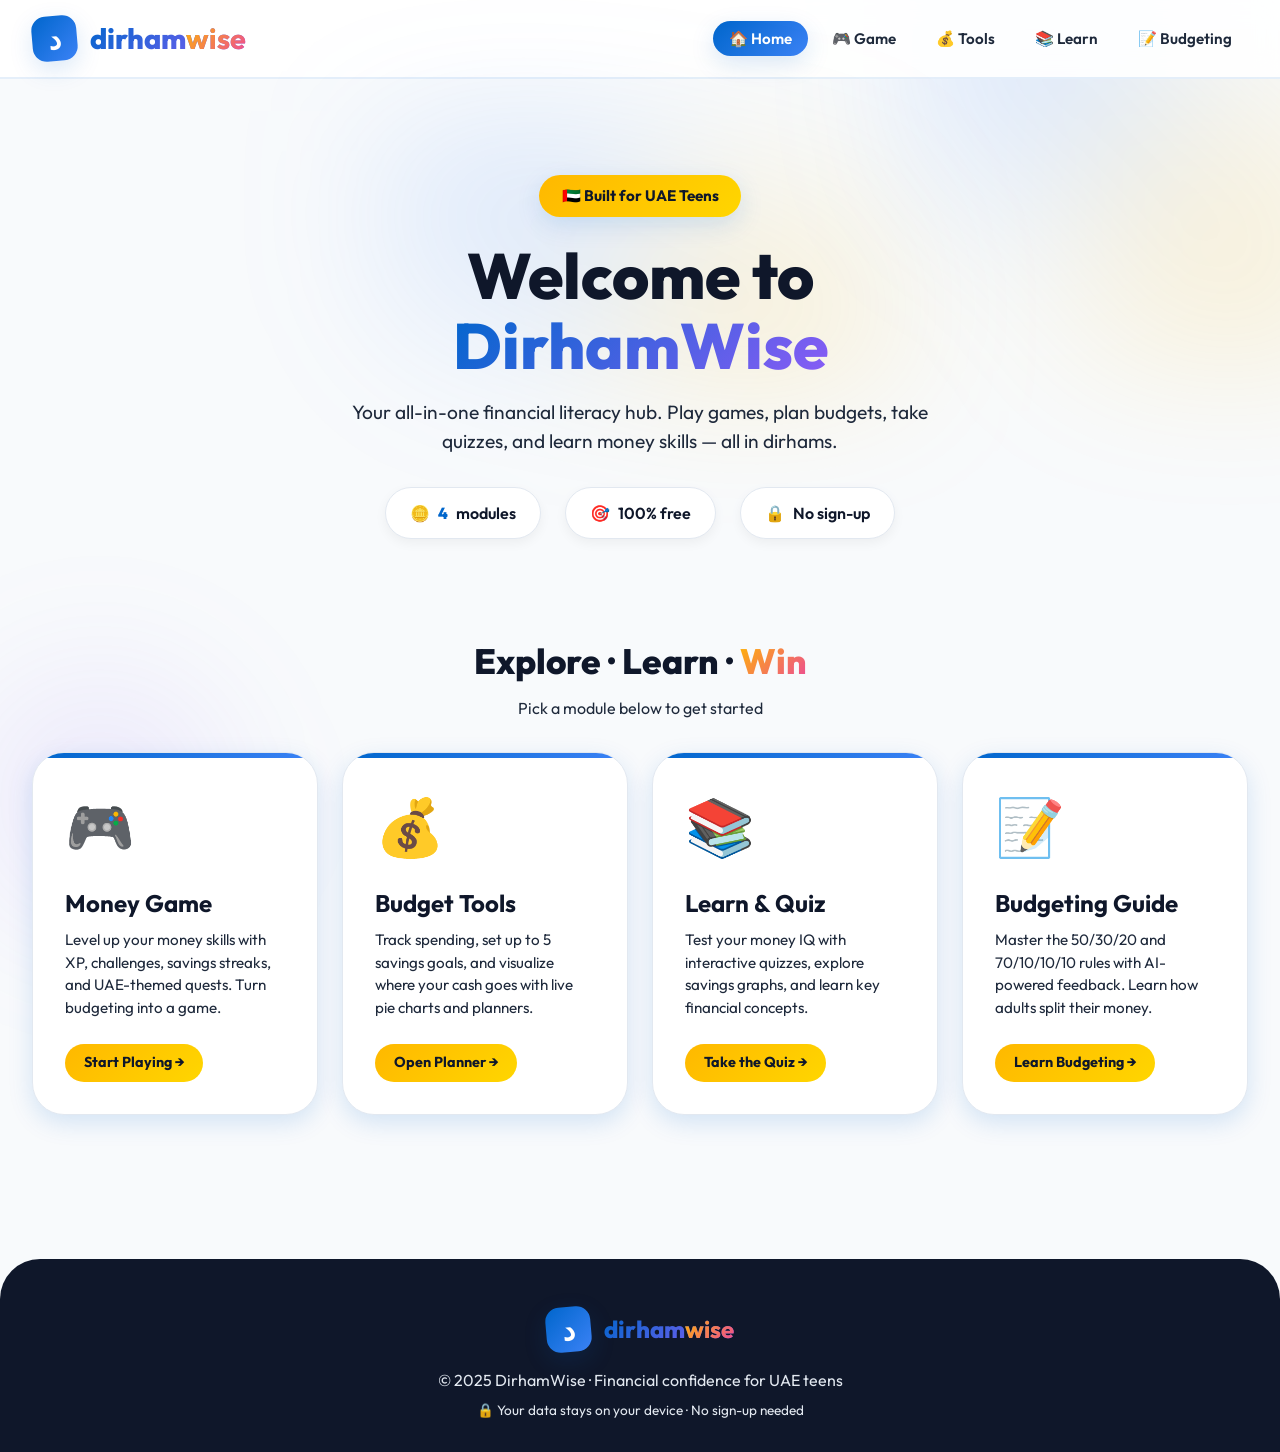
==== index.html @ f2587361 "Add files via upload" ====
<!DOCTYPE html>
<html lang="en">
<head>
  <meta charset="UTF-8">
  <meta name="viewport" content="width=device-width, initial-scale=1.0">
  <title>DirhamWise · Financial Literacy for UAE Teens</title>
  <link rel="stylesheet" href="dirhamwise-theme.css">
  <style>
    .hero {
      text-align: center;
      padding: 4rem 2rem 3rem;
      position: relative;
    }

    .hero::before {
      content: '';
      position: absolute;
      top: 0;
      left: 50%;
      transform: translateX(-50%);
      width: 600px;
      height: 300px;
      background: var(--gradient-mesh);
      filter: blur(60px);
      z-index: -1;
    }

    .hero-badge {
      display: inline-flex;
      align-items: center;
      gap: 0.5rem;
      background: var(--gradient-gold);
      color: var(--dark);
      padding: 0.6rem 1.4rem;
      border-radius: var(--radius-full);
      font-weight: 700;
      font-size: 0.95rem;
      margin-bottom: 1.5rem;
      box-shadow: var(--shadow-md);
    }

    .hero h1 {
      font-size: clamp(2.5rem, 5vw, 4rem);
      font-weight: 800;
      line-height: 1.1;
      margin-bottom: 1rem;
    }

    .hero h1 span {
      background: linear-gradient(135deg, var(--primary), var(--accent-purple));
      -webkit-background-clip: text;
      -webkit-text-fill-color: transparent;
      background-clip: text;
    }

    .hero p {
      font-size: 1.2rem;
      color: var(--dark-light);
      max-width: 600px;
      margin: 0 auto 2rem;
    }

    .section-header {
      text-align: center;
      margin: 3rem 0 2rem;
    }

    .section-header h2 {
      font-size: 2.2rem;
      font-weight: 800;
    }

    .section-header h2 span {
      background: linear-gradient(135deg, var(--secondary), var(--accent-pink));
      -webkit-background-clip: text;
      -webkit-text-fill-color: transparent;
      background-clip: text;
    }

    .section-header p {
      color: var(--dark-light);
      margin-top: 0.5rem;
    }

    .sites-grid {
      display: grid;
      grid-template-columns: repeat(auto-fit, minmax(280px, 1fr));
      gap: 1.5rem;
      margin-bottom: 3rem;
    }

    .site-card {
      background: white;
      border-radius: var(--radius-lg);
      padding: 2rem;
      box-shadow: var(--shadow-md);
      border: 1px solid var(--neutral-gray);
      text-decoration: none;
      color: inherit;
      transition: all 0.3s;
      position: relative;
      overflow: hidden;
      display: flex;
      flex-direction: column;
    }

    .site-card::before {
      content: '';
      position: absolute;
      top: 0;
      left: 0;
      width: 100%;
      height: 5px;
      background: var(--gradient-primary);
    }

    .site-card:hover {
      transform: translateY(-10px);
      box-shadow: var(--shadow-lg);
      border-color: rgba(0, 102, 204, 0.2);
    }

    .site-card .emoji {
      font-size: 3.5rem;
      margin-bottom: 1rem;
    }

    .site-card h3 {
      font-size: 1.5rem;
      font-weight: 700;
      margin-bottom: 0.5rem;
    }

    .site-card p {
      color: var(--dark-light);
      font-size: 0.95rem;
      flex: 1;
      margin-bottom: 1.5rem;
    }

    .site-card .card-cta {
      background: var(--gradient-gold);
      color: var(--dark);
      padding: 0.5rem 1.2rem;
      border-radius: var(--radius-full);
      font-weight: 700;
      font-size: 0.9rem;
      display: inline-block;
      align-self: flex-start;
    }

    .stats-row {
      display: flex;
      justify-content: center;
      gap: 1.5rem;
      flex-wrap: wrap;
      margin-top: 2rem;
    }

    .stat-pill {
      background: white;
      padding: 0.8rem 1.5rem;
      border-radius: var(--radius-full);
      font-weight: 600;
      box-shadow: var(--shadow-sm);
      display: flex;
      align-items: center;
      gap: 0.5rem;
      border: 1px solid var(--neutral-gray);
    }

    .stat-pill .number {
      color: var(--primary);
      font-weight: 800;
    }
  </style>
</head>
<body class="dw-page-bg">
  <header class="dw-header">
    <nav class="dw-nav">
      <a href="index.html" class="logo">
        <div class="logo-icon">د</div>
        <div class="logo-text">dirham<span>wise</span></div>
      </a>
      <ul class="dw-nav-links">
        <li><a href="index.html" class="active">🏠 Home</a></li>
        <li><a href="Game - KRISHA/index.html">🎮 Game</a></li>
        <li><a href="Tools - VIHAAN/index.html">💰 Tools</a></li>
        <li><a href="Info - MAURYAN/index.html">📚 Learn</a></li>
        <li><a href="Chatbot - ANDRIJA/budgeting.html">📝 Budgeting</a></li>
      </ul>
    </nav>
  </header>

  <main class="dw-container">
    <section class="hero">
      <div class="hero-badge">🇦🇪 Built for UAE Teens</div>
      <h1>Welcome to<br><span>DirhamWise</span></h1>
      <p>Your all-in-one financial literacy hub. Play games, plan budgets, take quizzes, and learn money skills — all in dirhams.</p>
      <div class="stats-row">
        <div class="stat-pill"><span>🪙</span> <span class="number">4</span> modules</div>
        <div class="stat-pill"><span>🎯</span> 100% free</div>
        <div class="stat-pill"><span>🔒</span> No sign-up</div>
      </div>
    </section>

    <div class="section-header">
      <h2>Explore · Learn · <span>Win</span></h2>
      <p>Pick a module below to get started</p>
    </div>

    <div class="sites-grid">
      <a href="Game - KRISHA/index.html" class="site-card">
        <div class="emoji">🎮</div>
        <h3>Money Game</h3>
        <p>Level up your money skills with XP, challenges, savings streaks, and UAE-themed quests. Turn budgeting into a game.</p>
        <span class="card-cta">Start Playing →</span>
      </a>

      <a href="Tools - VIHAAN/index.html" class="site-card">
        <div class="emoji">💰</div>
        <h3>Budget Tools</h3>
        <p>Track spending, set up to 5 savings goals, and visualize where your cash goes with live pie charts and planners.</p>
        <span class="card-cta">Open Planner →</span>
      </a>

      <a href="Info - MAURYAN/index.html" class="site-card">
        <div class="emoji">📚</div>
        <h3>Learn & Quiz</h3>
        <p>Test your money IQ with interactive quizzes, explore savings graphs, and learn key financial concepts.</p>
        <span class="card-cta">Take the Quiz →</span>
      </a>

      <a href="Chatbot - ANDRIJA/budgeting.html" class="site-card">
        <div class="emoji">📝</div>
        <h3>Budgeting Guide</h3>
        <p>Master the 50/30/20 and 70/10/10/10 rules with AI-powered feedback. Learn how adults split their money.</p>
        <span class="card-cta">Learn Budgeting →</span>
      </a>
    </div>
  </main>

  <footer class="dw-footer">
    <div class="dw-footer-content">
      <a href="index.html" class="logo" style="justify-content: center;">
        <div class="logo-icon">د</div>
        <div class="logo-text">dirham<span>wise</span></div>
      </a>
      <p>© 2025 DirhamWise · Financial confidence for UAE teens</p>
      <p style="font-size: 0.85rem; margin-top: 0.5rem;">🔒 Your data stays on your device · No sign-up needed</p>
    </div>
  </footer>
</body>
</html>
---- dirhamwise-theme.css ----
@import url('https://fonts.googleapis.com/css2?family=Outfit:wght@400;500;600;700;800&display=swap');

* {
  margin: 0;
  padding: 0;
  box-sizing: border-box;
}

:root {
  --primary: #0066CC;
  --primary-bright: #3B82F6;
  --primary-glow: #60A5FA;
  --secondary: #FFB800;
  --secondary-bright: #FFD600;
  --accent-purple: #8B5CF6;
  --accent-pink: #EC4899;
  --dark: #0F172A;
  --dark-light: #1E293B;
  --neutral: #F8FAFC;
  --neutral-gray: #E2E8F0;

  --gradient-primary: linear-gradient(135deg, #0066CC, #3B82F6);
  --gradient-gold: linear-gradient(135deg, #FFB800, #FFD600);
  --gradient-purple: linear-gradient(135deg, #8B5CF6, #C084FC);
  --gradient-mesh: radial-gradient(circle at 30% 30%, rgba(59, 130, 246, 0.15), transparent 50%),
    radial-gradient(circle at 70% 70%, rgba(255, 184, 0, 0.15), transparent 50%);

  --shadow-sm: 0 4px 12px rgba(0, 0, 0, 0.05);
  --shadow-md: 0 8px 24px rgba(0, 102, 204, 0.15);
  --shadow-lg: 0 20px 40px rgba(0, 102, 204, 0.2);
  --shadow-glow: 0 0 20px rgba(59, 130, 246, 0.3);

  --radius-sm: 16px;
  --radius-md: 24px;
  --radius-lg: 32px;
  --radius-xl: 40px;
  --radius-full: 999px;
}

body {
  font-family: 'Outfit', sans-serif;
  background: var(--neutral);
  color: var(--dark);
  line-height: 1.5;
}

/* Logo */
.logo {
  display: flex;
  align-items: center;
  gap: 0.8rem;
  text-decoration: none;
  color: inherit;
}

.logo-icon {
  background: var(--gradient-primary);
  color: white;
  width: 45px;
  height: 45px;
  border-radius: 14px;
  display: flex;
  align-items: center;
  justify-content: center;
  font-size: 1.8rem;
  font-weight: 800;
  transform: rotate(-5deg);
  box-shadow: var(--shadow-md);
  flex-shrink: 0;
}

.logo-text {
  font-size: 1.8rem;
  font-weight: 800;
  background: linear-gradient(135deg, var(--primary), var(--accent-purple));
  -webkit-background-clip: text;
  -webkit-text-fill-color: transparent;
  background-clip: text;
}

.logo-text span {
  background: linear-gradient(135deg, var(--secondary), var(--accent-pink));
  -webkit-background-clip: text;
  -webkit-text-fill-color: transparent;
  background-clip: text;
  font-weight: 700;
}

/* Shared header */
.dw-header {
  background: rgba(255, 255, 255, 0.9);
  backdrop-filter: blur(12px);
  border-bottom: 2px solid rgba(0, 102, 204, 0.1);
  position: sticky;
  top: 0;
  z-index: 1000;
}

.dw-nav {
  max-width: 1400px;
  margin: 0 auto;
  padding: 1rem 2rem;
  display: flex;
  justify-content: space-between;
  align-items: center;
  gap: 1rem;
}

.dw-nav-links {
  display: flex;
  gap: 0.5rem;
  list-style: none;
  flex-wrap: wrap;
}

.dw-nav-links a {
  text-decoration: none;
  color: var(--dark-light);
  font-weight: 600;
  font-size: 0.95rem;
  padding: 0.5rem 1rem;
  border-radius: var(--radius-full);
  transition: all 0.2s;
}

.dw-nav-links a:hover,
.dw-nav-links a.active {
  background: var(--gradient-primary);
  color: white;
  transform: translateY(-2px);
  box-shadow: var(--shadow-md);
}

/* Buttons */
.btn-primary {
  background: var(--gradient-primary);
  color: white;
  border: none;
  padding: 1rem 2rem;
  border-radius: var(--radius-full);
  font-weight: 700;
  font-size: 1rem;
  cursor: pointer;
  box-shadow: var(--shadow-lg);
  transition: all 0.2s;
  display: inline-flex;
  align-items: center;
  gap: 0.5rem;
  text-decoration: none;
  border: 2px solid transparent;
  font-family: inherit;
}

.btn-primary:hover {
  transform: translateY(-4px);
  box-shadow: var(--shadow-glow);
  border-color: var(--secondary);
}

.btn-secondary {
  background: transparent;
  border: 2px solid var(--primary);
  color: var(--primary);
  padding: 1rem 2rem;
  border-radius: var(--radius-full);
  font-weight: 700;
  font-size: 1rem;
  cursor: pointer;
  transition: all 0.2s;
  display: inline-flex;
  align-items: center;
  gap: 0.5rem;
  text-decoration: none;
  font-family: inherit;
}

.btn-secondary:hover {
  background: var(--primary);
  color: white;
  transform: translateY(-4px);
  box-shadow: var(--shadow-md);
}

/* Cards */
.dw-card {
  background: white;
  border-radius: var(--radius-lg);
  padding: 2rem;
  box-shadow: var(--shadow-md);
  border: 1px solid var(--neutral-gray);
  transition: all 0.3s;
}

.dw-card:hover {
  transform: translateY(-8px);
  box-shadow: var(--shadow-lg);
}

.dw-card-emoji {
  font-size: 3rem;
  margin-bottom: 1rem;
}

.dw-container {
  max-width: 1400px;
  margin: 0 auto;
  padding: 2rem;
}

/* Page hero background (no images) */
.dw-page-bg {
  background: var(--neutral);
  min-height: 100vh;
  position: relative;
}

.dw-page-bg::before {
  content: '';
  position: fixed;
  top: -100px;
  right: -100px;
  width: 500px;
  height: 500px;
  background: var(--gradient-mesh);
  filter: blur(60px);
  z-index: 0;
  pointer-events: none;
}

.dw-page-bg::after {
  content: '';
  position: fixed;
  bottom: -100px;
  left: -100px;
  width: 400px;
  height: 400px;
  background: radial-gradient(circle, rgba(139, 92, 246, 0.12), transparent 70%);
  filter: blur(50px);
  z-index: 0;
  pointer-events: none;
}

.dw-page-bg > * {
  position: relative;
  z-index: 1;
}

/* Footer */
.dw-footer {
  background: var(--dark);
  color: white;
  padding: 3rem 2rem 2rem;
  margin-top: 4rem;
  border-radius: var(--radius-xl) var(--radius-xl) 0 0;
}

.dw-footer-content {
  max-width: 1400px;
  margin: 0 auto;
  text-align: center;
}

.dw-footer .logo-text {
  font-size: 1.5rem;
}

.dw-footer p {
  color: var(--neutral-gray);
  margin-top: 1rem;
}

@media (max-width: 768px) {
  .dw-nav {
    flex-direction: column;
    align-items: flex-start;
  }

  .logo-text {
    font-size: 1.4rem;
  }
}
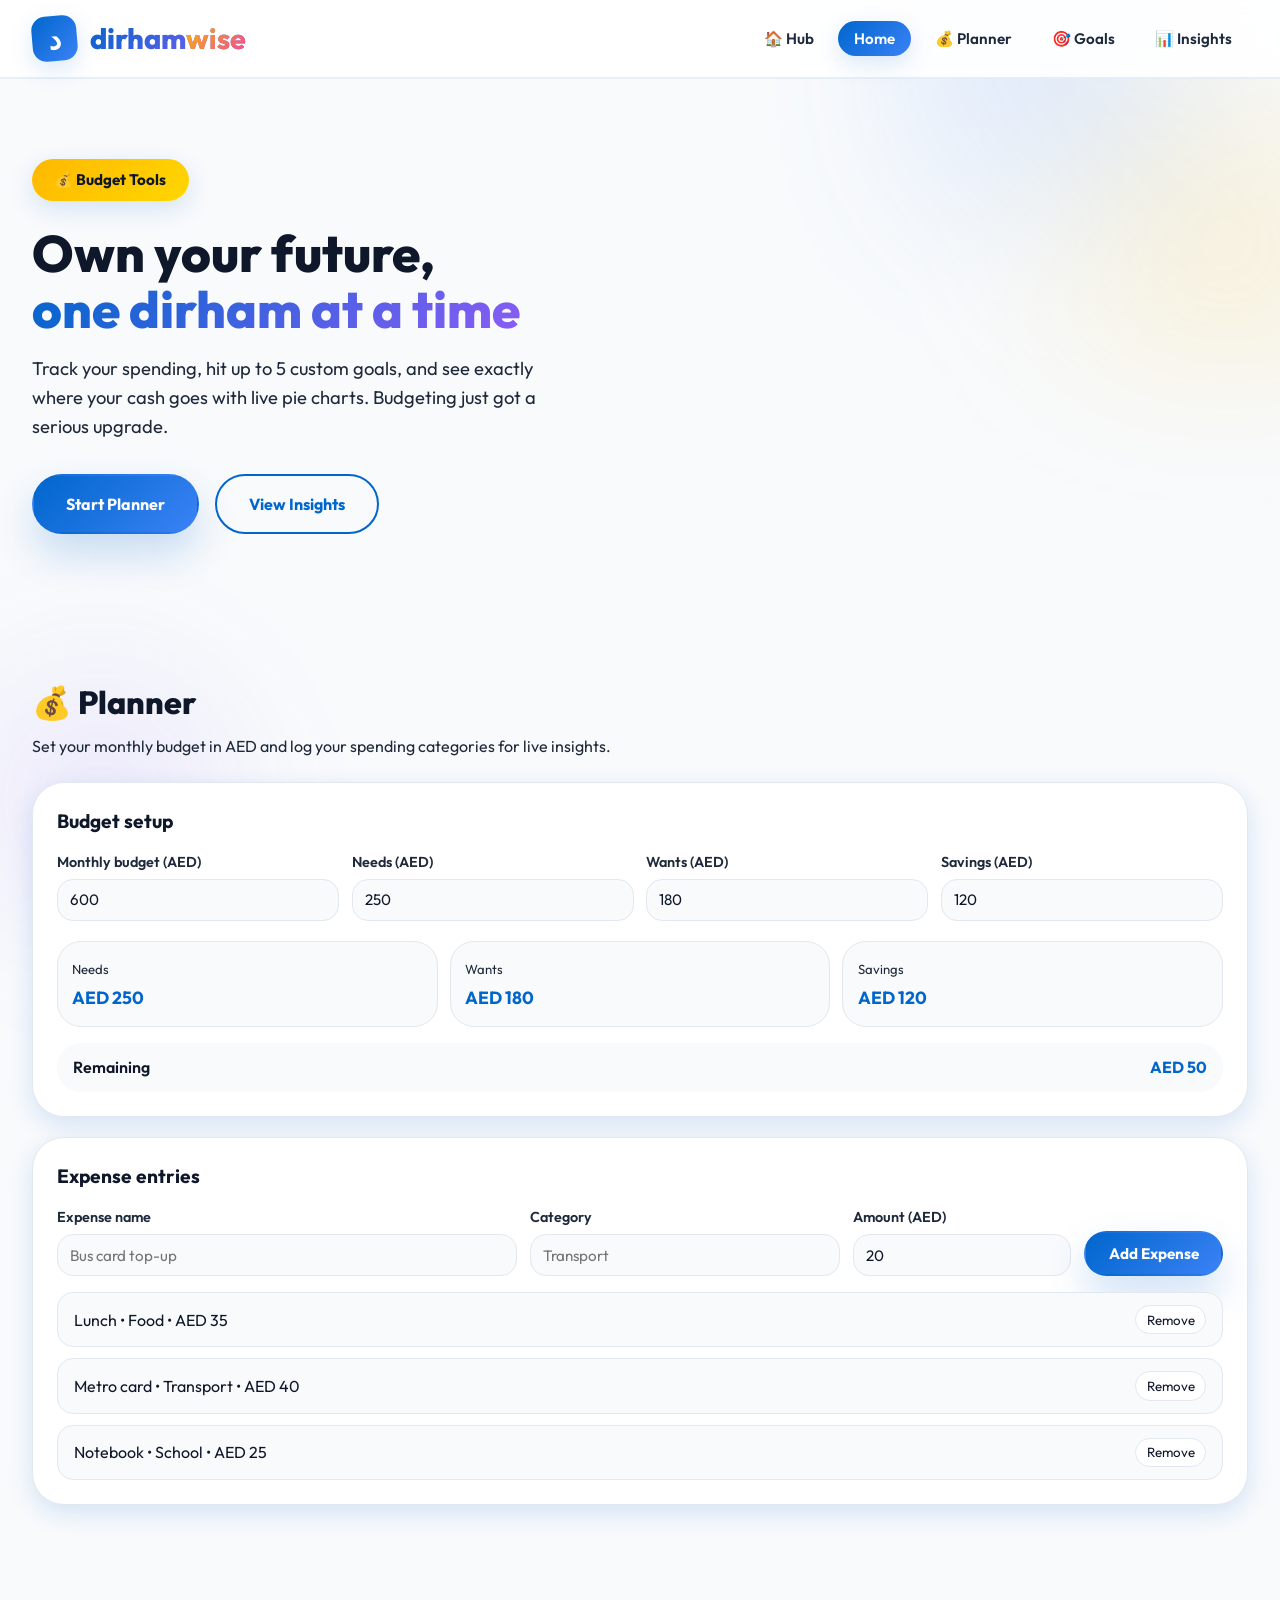
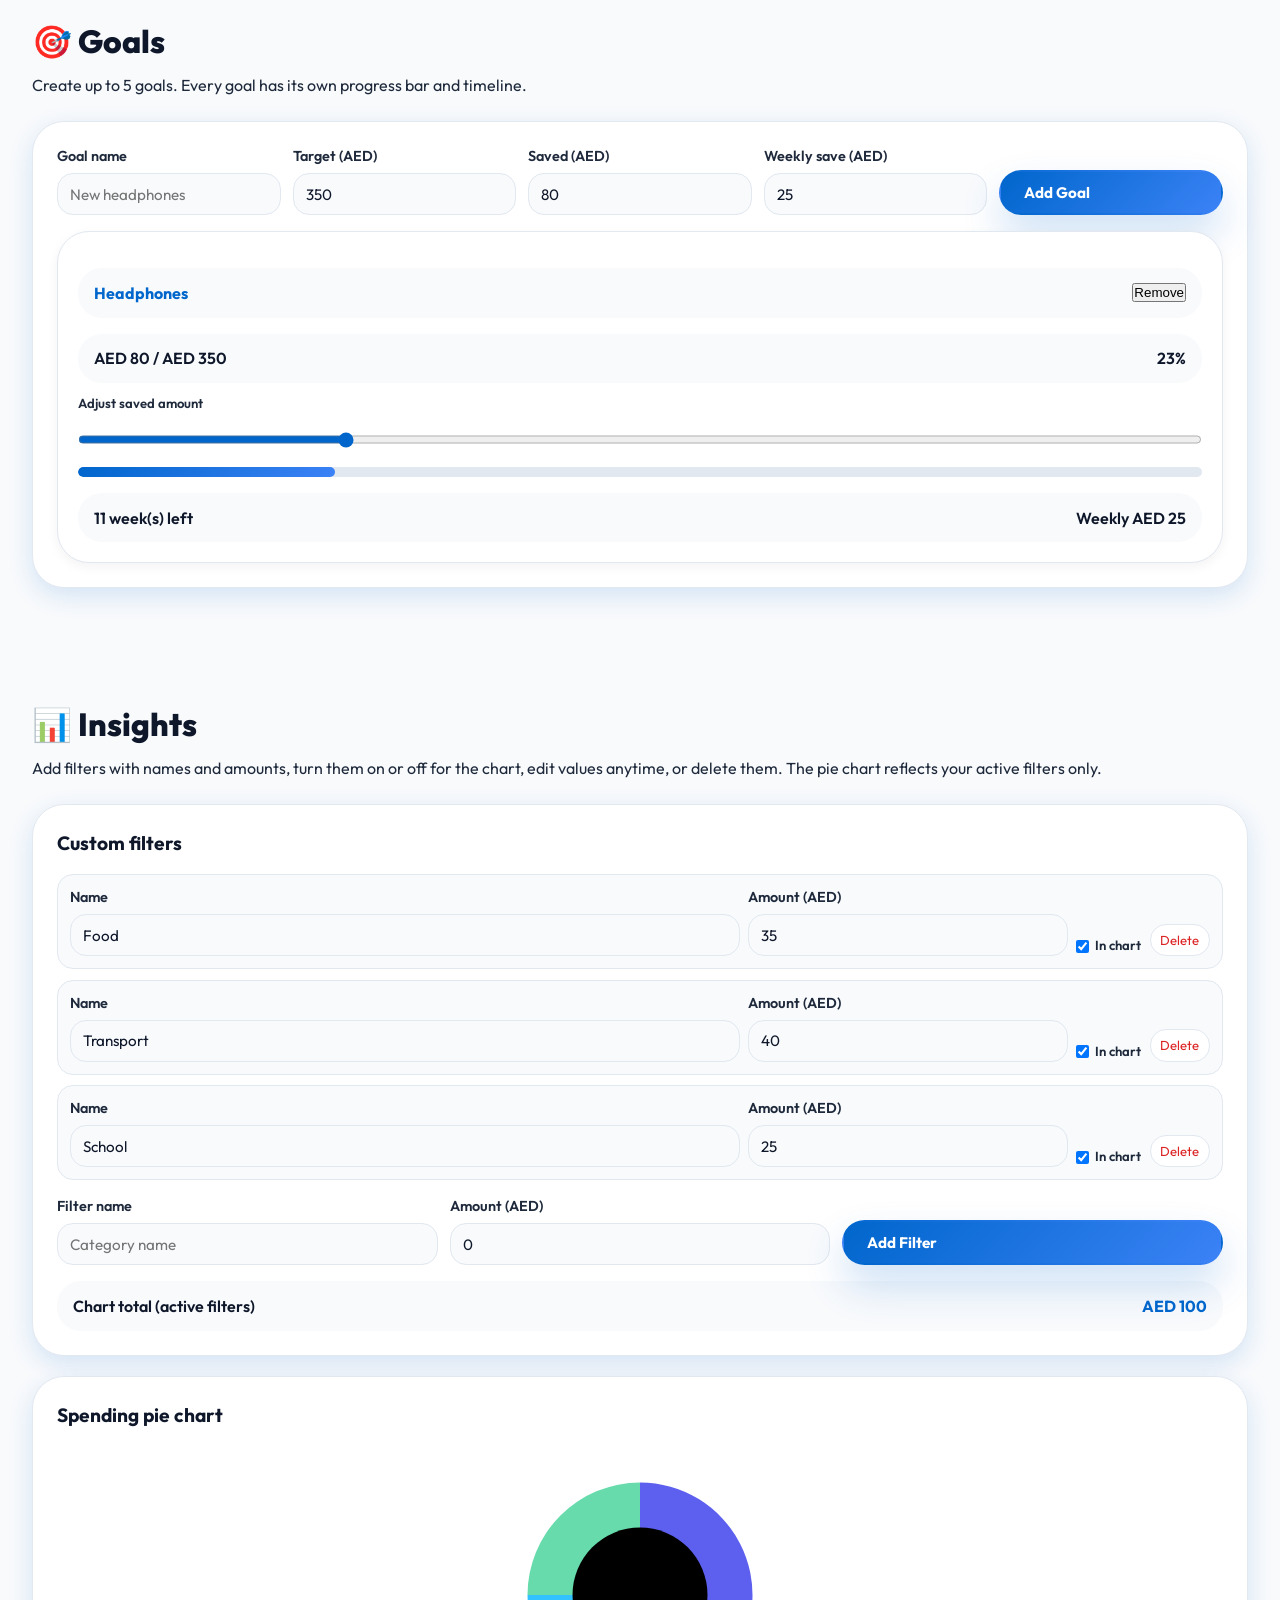
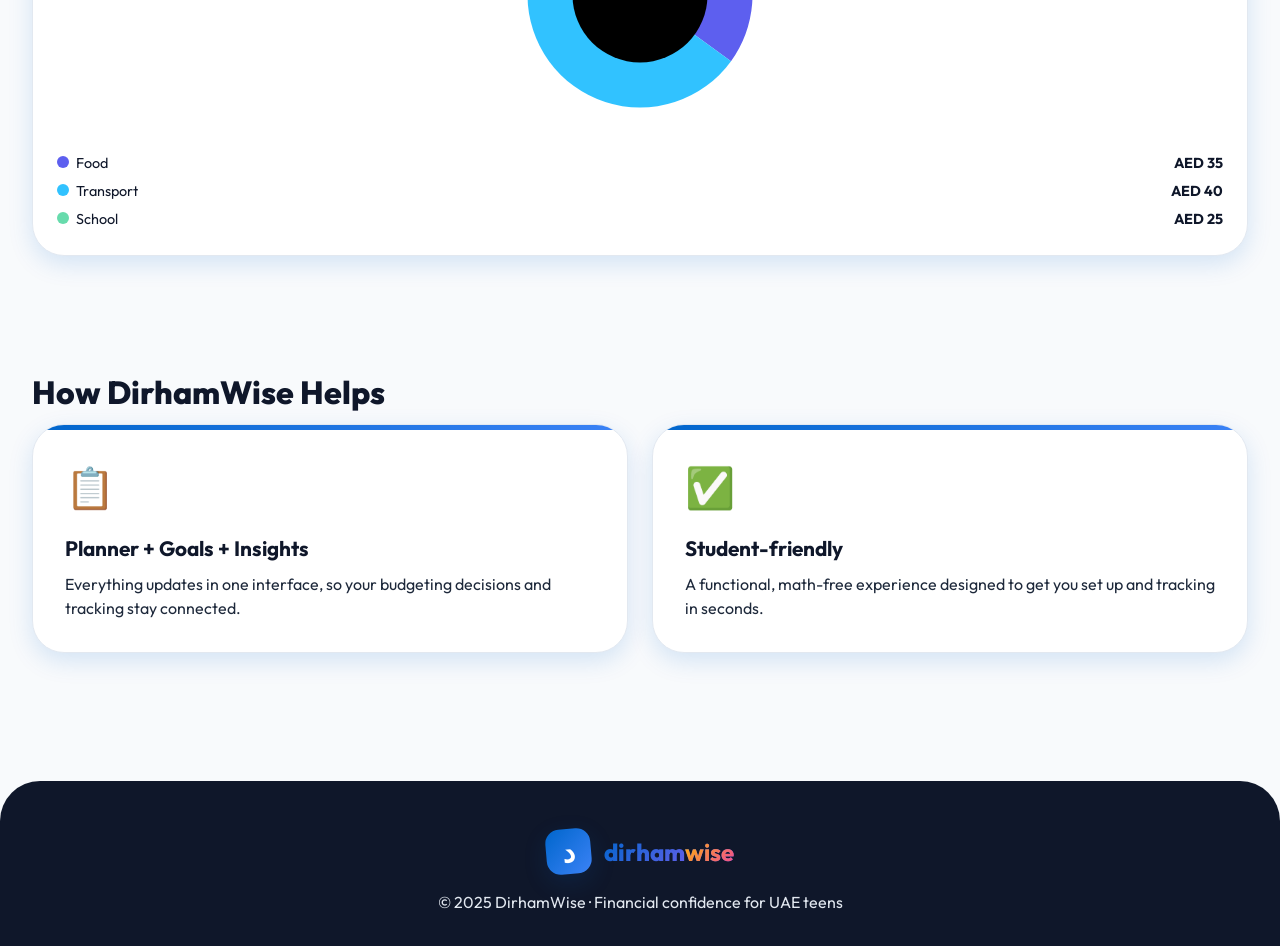
==== commit 85e5b240: "Add files via upload" ====
--- a/index.html
+++ b/index.html
@@ -1,254 +1,141 @@
 <!DOCTYPE html>
 <html lang="en">
-<head>
-  <meta charset="UTF-8">
-  <meta name="viewport" content="width=device-width, initial-scale=1.0">
-  <title>DirhamWise · Financial Literacy for UAE Teens</title>
-  <link rel="stylesheet" href="dirhamwise-theme.css">
-  <style>
-    .hero {
-      text-align: center;
-      padding: 4rem 2rem 3rem;
-      position: relative;
-    }
+  <head>
+    <meta charset="UTF-8" />
+    <meta name="viewport" content="width=device-width, initial-scale=1.0" />
+    <title>DirhamWise · Budget Tools</title>
+    <link rel="icon" type="image/svg+xml" href="favicon.svg" />
+    <link rel="stylesheet" href="../dirhamwise-theme.css" />
+    <link rel="stylesheet" href="styles.css" />
+  </head>
+  <body class="dw-page-bg">
+    <header class="dw-header">
+      <nav class="dw-nav">
+        <a href="../index.html" class="logo">
+          <div class="logo-icon">د</div>
+          <div class="logo-text">dirham<span>wise</span></div>
+        </a>
+        <ul class="dw-nav-links">
+          <li><a href="../index.html">🏠 Hub</a></li>
+          <li><a href="#home" class="active">Home</a></li>
+          <li><a href="#planner">💰 Planner</a></li>
+          <li><a href="#goals">🎯 Goals</a></li>
+          <li><a href="#insights">📊 Insights</a></li>
+        </ul>
+      </nav>
+    </header>
 
-    .hero::before {
-      content: '';
-      position: absolute;
-      top: 0;
-      left: 50%;
-      transform: translateX(-50%);
-      width: 600px;
-      height: 300px;
-      background: var(--gradient-mesh);
-      filter: blur(60px);
-      z-index: -1;
-    }
+    <main class="dw-container">
+      <section class="hero reveal" id="home">
+        <div class="hero-badge">💰 Budget Tools</div>
+        <h1>Own your future,<br><span>one dirham at a time</span></h1>
+        <p class="lead">
+          Track your spending, hit up to 5 custom goals, and see exactly where your cash goes with live pie charts. Budgeting just got a serious upgrade.
+        </p>
+        <div class="actions">
+          <a class="btn-primary" href="#planner">Start Planner</a>
+          <a class="btn-secondary" href="#insights">View Insights</a>
+        </div>
+      </section>
 
-    .hero-badge {
-      display: inline-flex;
-      align-items: center;
-      gap: 0.5rem;
-      background: var(--gradient-gold);
-      color: var(--dark);
-      padding: 0.6rem 1.4rem;
-      border-radius: var(--radius-full);
-      font-weight: 700;
-      font-size: 0.95rem;
-      margin-bottom: 1.5rem;
-      box-shadow: var(--shadow-md);
-    }
+      <section class="section section-block reveal" id="planner">
+        <h2 class="section-title">💰 Planner</h2>
+        <p class="section-sub">Set your monthly budget in AED and log your spending categories for live insights.</p>
+        <div class="stack">
+          <article class="chart-box">
+            <h3>Budget setup</h3>
+            <div class="input-grid">
+              <label>Monthly budget (AED)<input id="monthBudget" type="number" value="600" min="0" /></label>
+              <label>Needs (AED)<input id="needSpend" type="number" value="250" min="0" /></label>
+              <label>Wants (AED)<input id="wantSpend" type="number" value="180" min="0" /></label>
+              <label>Savings (AED)<input id="saveSpend" type="number" value="120" min="0" /></label>
+            </div>
+            <div class="stat-row">
+              <div class="stat"><small>Needs</small><strong data-stat="needs">AED 0</strong></div>
+              <div class="stat"><small>Wants</small><strong data-stat="wants">AED 0</strong></div>
+              <div class="stat"><small>Savings</small><strong data-stat="save">AED 0</strong></div>
+            </div>
+            <div class="metric"><span>Remaining</span><strong data-stat="left">AED 0</strong></div>
+          </article>
+          <article class="chart-box">
+            <h3>Expense entries</h3>
+            <div class="input-grid expense-row">
+              <label>Expense name<input id="expenseName" type="text" placeholder="Bus card top-up" /></label>
+              <label>Category<input id="expenseCategory" type="text" placeholder="Transport" /></label>
+              <label>Amount (AED)<input id="expenseAmount" type="number" min="1" value="20" /></label>
+              <button class="btn-primary small" id="addExpenseBtn" type="button">Add Expense</button>
+            </div>
+            <div class="card-list" id="expenseList"></div>
+          </article>
+        </div>
+      </section>
 
-    .hero h1 {
-      font-size: clamp(2.5rem, 5vw, 4rem);
-      font-weight: 800;
-      line-height: 1.1;
-      margin-bottom: 1rem;
-    }
+      <section class="section section-block reveal" id="goals">
+        <h2 class="section-title">🎯 Goals</h2>
+        <p class="section-sub">Create up to 5 goals. Every goal has its own progress bar and timeline.</p>
+        <article class="chart-box">
+          <div class="goal-entry">
+            <label>Goal name<input id="goalName" type="text" placeholder="New headphones" /></label>
+            <label>Target (AED)<input id="goalAmount" type="number" min="1" value="350" /></label>
+            <label>Saved (AED)<input id="goalSaved" type="number" min="0" value="80" /></label>
+            <label>Weekly save (AED)<input id="goalWeekly" type="number" min="1" value="25" /></label>
+            <button class="btn-primary small" id="addGoalBtn" type="button">Add Goal</button>
+          </div>
+          <div class="goal-list" id="goalList"></div>
+        </article>
+      </section>
 
-    .hero h1 span {
-      background: linear-gradient(135deg, var(--primary), var(--accent-purple));
-      -webkit-background-clip: text;
-      -webkit-text-fill-color: transparent;
-      background-clip: text;
-    }
+      <section class="section section-block reveal" id="insights">
+        <h2 class="section-title">📊 Insights</h2>
+        <p class="section-sub">
+          Add filters with names and amounts, turn them on or off for the chart, edit values anytime, or delete them. The pie chart reflects your active filters only.
+        </p>
+        <div class="stack">
+          <article class="chart-box">
+            <h3>Custom filters</h3>
+            <div class="filter-list" id="filterList"></div>
+            <div class="goal-entry filter-add-row">
+              <label>Filter name<input id="newFilterInput" type="text" placeholder="Category name" /></label>
+              <label>Amount (AED)<input id="newFilterAmount" type="number" min="0" value="0" /></label>
+              <button class="btn-primary small" id="addFilterBtn" type="button">Add Filter</button>
+            </div>
+            <div class="metric"><span>Chart total (active filters)</span><strong id="filteredTotal">AED 0</strong></div>
+          </article>
+          <article class="chart-box">
+            <h3>Spending pie chart</h3>
+            <svg class="pie-chart" id="pieChart" viewBox="0 0 240 240" aria-label="Functional spending pie chart"></svg>
+            <div class="pie-legend" id="pieLegend"></div>
+          </article>
+        </div>
+      </section>
 
-    .hero p {
-      font-size: 1.2rem;
-      color: var(--dark-light);
-      max-width: 600px;
-      margin: 0 auto 2rem;
-    }
+      <section class="section section-block reveal">
+        <h2 class="section-title">How DirhamWise Helps</h2>
+        <div class="feature-grid">
+          <article class="feature-card">
+            <div class="feature-emoji">📋</div>
+            <h3>Planner + Goals + Insights</h3>
+            <p>Everything updates in one interface, so your budgeting decisions and tracking stay connected.</p>
+          </article>
+          <article class="feature-card">
+            <div class="feature-emoji">✅</div>
+            <h3>Student-friendly</h3>
+            <p>A functional, math-free experience designed to get you set up and tracking in seconds.</p>
+          </article>
+        </div>
+      </section>
+    </main>
 
-    .section-header {
-      text-align: center;
-      margin: 3rem 0 2rem;
-    }
+    <footer class="dw-footer">
+      <div class="dw-footer-content">
+        <a href="../index.html" class="logo" style="justify-content: center;">
+          <div class="logo-icon">د</div>
+          <div class="logo-text">dirham<span>wise</span></div>
+        </a>
+        <p>© 2025 DirhamWise · Financial confidence for UAE teens</p>
+      </div>
+    </footer>
 
-    .section-header h2 {
-      font-size: 2.2rem;
-      font-weight: 800;
-    }
-
-    .section-header h2 span {
-      background: linear-gradient(135deg, var(--secondary), var(--accent-pink));
-      -webkit-background-clip: text;
-      -webkit-text-fill-color: transparent;
-      background-clip: text;
-    }
-
-    .section-header p {
-      color: var(--dark-light);
-      margin-top: 0.5rem;
-    }
-
-    .sites-grid {
-      display: grid;
-      grid-template-columns: repeat(auto-fit, minmax(280px, 1fr));
-      gap: 1.5rem;
-      margin-bottom: 3rem;
-    }
-
-    .site-card {
-      background: white;
-      border-radius: var(--radius-lg);
-      padding: 2rem;
-      box-shadow: var(--shadow-md);
-      border: 1px solid var(--neutral-gray);
-      text-decoration: none;
-      color: inherit;
-      transition: all 0.3s;
-      position: relative;
-      overflow: hidden;
-      display: flex;
-      flex-direction: column;
-    }
-
-    .site-card::before {
-      content: '';
-      position: absolute;
-      top: 0;
-      left: 0;
-      width: 100%;
-      height: 5px;
-      background: var(--gradient-primary);
-    }
-
-    .site-card:hover {
-      transform: translateY(-10px);
-      box-shadow: var(--shadow-lg);
-      border-color: rgba(0, 102, 204, 0.2);
-    }
-
-    .site-card .emoji {
-      font-size: 3.5rem;
-      margin-bottom: 1rem;
-    }
-
-    .site-card h3 {
-      font-size: 1.5rem;
-      font-weight: 700;
-      margin-bottom: 0.5rem;
-    }
-
-    .site-card p {
-      color: var(--dark-light);
-      font-size: 0.95rem;
-      flex: 1;
-      margin-bottom: 1.5rem;
-    }
-
-    .site-card .card-cta {
-      background: var(--gradient-gold);
-      color: var(--dark);
-      padding: 0.5rem 1.2rem;
-      border-radius: var(--radius-full);
-      font-weight: 700;
-      font-size: 0.9rem;
-      display: inline-block;
-      align-self: flex-start;
-    }
-
-    .stats-row {
-      display: flex;
-      justify-content: center;
-      gap: 1.5rem;
-      flex-wrap: wrap;
-      margin-top: 2rem;
-    }
-
-    .stat-pill {
-      background: white;
-      padding: 0.8rem 1.5rem;
-      border-radius: var(--radius-full);
-      font-weight: 600;
-      box-shadow: var(--shadow-sm);
-      display: flex;
-      align-items: center;
-      gap: 0.5rem;
-      border: 1px solid var(--neutral-gray);
-    }
-
-    .stat-pill .number {
-      color: var(--primary);
-      font-weight: 800;
-    }
-  </style>
-</head>
-<body class="dw-page-bg">
-  <header class="dw-header">
-    <nav class="dw-nav">
-      <a href="index.html" class="logo">
-        <div class="logo-icon">د</div>
-        <div class="logo-text">dirham<span>wise</span></div>
-      </a>
-      <ul class="dw-nav-links">
-        <li><a href="index.html" class="active">🏠 Home</a></li>
-        <li><a href="Game - KRISHA/index.html">🎮 Game</a></li>
-        <li><a href="Tools - VIHAAN/index.html">💰 Tools</a></li>
-        <li><a href="Info - MAURYAN/index.html">📚 Learn</a></li>
-        <li><a href="Chatbot - ANDRIJA/budgeting.html">📝 Budgeting</a></li>
-      </ul>
-    </nav>
-  </header>
-
-  <main class="dw-container">
-    <section class="hero">
-      <div class="hero-badge">🇦🇪 Built for UAE Teens</div>
-      <h1>Welcome to<br><span>DirhamWise</span></h1>
-      <p>Your all-in-one financial literacy hub. Play games, plan budgets, take quizzes, and learn money skills — all in dirhams.</p>
-      <div class="stats-row">
-        <div class="stat-pill"><span>🪙</span> <span class="number">4</span> modules</div>
-        <div class="stat-pill"><span>🎯</span> 100% free</div>
-        <div class="stat-pill"><span>🔒</span> No sign-up</div>
-      </div>
-    </section>
-
-    <div class="section-header">
-      <h2>Explore · Learn · <span>Win</span></h2>
-      <p>Pick a module below to get started</p>
-    </div>
-
-    <div class="sites-grid">
-      <a href="Game - KRISHA/index.html" class="site-card">
-        <div class="emoji">🎮</div>
-        <h3>Money Game</h3>
-        <p>Level up your money skills with XP, challenges, savings streaks, and UAE-themed quests. Turn budgeting into a game.</p>
-        <span class="card-cta">Start Playing →</span>
-      </a>
-
-      <a href="Tools - VIHAAN/index.html" class="site-card">
-        <div class="emoji">💰</div>
-        <h3>Budget Tools</h3>
-        <p>Track spending, set up to 5 savings goals, and visualize where your cash goes with live pie charts and planners.</p>
-        <span class="card-cta">Open Planner →</span>
-      </a>
-
-      <a href="Info - MAURYAN/index.html" class="site-card">
-        <div class="emoji">📚</div>
-        <h3>Learn & Quiz</h3>
-        <p>Test your money IQ with interactive quizzes, explore savings graphs, and learn key financial concepts.</p>
-        <span class="card-cta">Take the Quiz →</span>
-      </a>
-
-      <a href="Chatbot - ANDRIJA/budgeting.html" class="site-card">
-        <div class="emoji">📝</div>
-        <h3>Budgeting Guide</h3>
-        <p>Master the 50/30/20 and 70/10/10/10 rules with AI-powered feedback. Learn how adults split their money.</p>
-        <span class="card-cta">Learn Budgeting →</span>
-      </a>
-    </div>
-  </main>
-
-  <footer class="dw-footer">
-    <div class="dw-footer-content">
-      <a href="index.html" class="logo" style="justify-content: center;">
-        <div class="logo-icon">د</div>
-        <div class="logo-text">dirham<span>wise</span></div>
-      </a>
-      <p>© 2025 DirhamWise · Financial confidence for UAE teens</p>
-      <p style="font-size: 0.85rem; margin-top: 0.5rem;">🔒 Your data stays on your device · No sign-up needed</p>
-    </div>
-  </footer>
-</body>
+    <script src="script.js"></script>
+  </body>
 </html>
--- a/styles.css
+++ b/styles.css
@@ -0,0 +1,438 @@
+/* DirhamWise Tools – site-specific styles */
+
+.hero {
+  padding: 3rem 0 4rem;
+  position: relative;
+}
+
+.hero-badge {
+  display: inline-flex;
+  align-items: center;
+  gap: 0.5rem;
+  background: var(--gradient-gold);
+  color: var(--dark);
+  padding: 0.6rem 1.4rem;
+  border-radius: var(--radius-full);
+  font-weight: 700;
+  font-size: 0.95rem;
+  margin-bottom: 1.5rem;
+  box-shadow: var(--shadow-md);
+}
+
+.hero h1 {
+  font-size: clamp(2rem, 4vw, 3.2rem);
+  font-weight: 800;
+  line-height: 1.1;
+  margin-bottom: 1rem;
+}
+
+.hero h1 span {
+  background: linear-gradient(135deg, var(--primary), var(--accent-purple));
+  -webkit-background-clip: text;
+  -webkit-text-fill-color: transparent;
+  background-clip: text;
+}
+
+.lead {
+  font-size: 1.15rem;
+  color: var(--dark-light);
+  max-width: 540px;
+  line-height: 1.6;
+  margin-bottom: 2rem;
+}
+
+.actions {
+  display: flex;
+  flex-wrap: wrap;
+  gap: 1rem;
+}
+
+.btn-primary.small {
+  padding: 0.7rem 1.4rem;
+  font-size: 0.95rem;
+}
+
+.section {
+  margin-top: 3rem;
+}
+
+.section-block {
+  padding: 2rem 0;
+}
+
+.section-title {
+  font-size: clamp(1.5rem, 2.5vw, 2rem);
+  font-weight: 800;
+  margin-bottom: 0.5rem;
+}
+
+.section-sub {
+  color: var(--dark-light);
+  margin-bottom: 1.5rem;
+}
+
+.stack {
+  display: flex;
+  flex-direction: column;
+  gap: 1.25rem;
+}
+
+.chart-box {
+  background: white;
+  border: 1px solid var(--neutral-gray);
+  border-radius: var(--radius-lg);
+  padding: 1.5rem;
+  box-shadow: var(--shadow-md);
+}
+
+.chart-box h3 {
+  font-size: 1.2rem;
+  font-weight: 700;
+  margin-bottom: 1rem;
+}
+
+.input-grid {
+  display: grid;
+  gap: 0.8rem;
+  grid-template-columns: repeat(auto-fit, minmax(160px, 1fr));
+}
+
+.expense-row {
+  grid-template-columns: minmax(180px, 2fr) minmax(140px, 1.35fr) minmax(110px, 0.95fr) auto;
+  align-items: end;
+}
+
+@media (max-width: 860px) {
+  .expense-row {
+    grid-template-columns: 1fr 1fr;
+  }
+}
+
+@media (max-width: 560px) {
+  .expense-row {
+    grid-template-columns: 1fr;
+  }
+}
+
+label {
+  display: grid;
+  gap: 0.35rem;
+  color: var(--dark-light);
+  font-size: 0.9rem;
+  font-weight: 600;
+}
+
+input,
+select {
+  width: 100%;
+  border-radius: var(--radius-sm);
+  border: 1px solid var(--neutral-gray);
+  padding: 0.65rem 0.75rem;
+  background: var(--neutral);
+  color: var(--dark);
+  font-family: inherit;
+  font-size: 0.95rem;
+}
+
+input:focus {
+  outline: none;
+  border-color: var(--primary);
+  box-shadow: 0 0 0 2px rgba(0, 102, 204, 0.15);
+}
+
+.stat-row {
+  display: grid;
+  grid-template-columns: repeat(3, 1fr);
+  gap: 0.75rem;
+  margin-top: 1.25rem;
+}
+
+.stat {
+  border-radius: var(--radius-md);
+  padding: 0.9rem;
+  background: var(--neutral);
+  border: 1px solid var(--neutral-gray);
+}
+
+.stat small {
+  color: var(--dark-light);
+  font-size: 0.82rem;
+}
+
+.stat strong {
+  display: block;
+  margin-top: 0.3rem;
+  color: var(--primary);
+  font-size: 1.1rem;
+}
+
+.metric {
+  display: flex;
+  align-items: center;
+  justify-content: space-between;
+  margin-top: 1rem;
+  padding: 0.8rem 1rem;
+  background: var(--neutral);
+  border-radius: var(--radius-md);
+  font-weight: 600;
+}
+
+.metric strong {
+  color: var(--primary);
+}
+
+.card-list,
+.goal-list {
+  margin-top: 1rem;
+  display: flex;
+  flex-direction: column;
+  gap: 0.7rem;
+}
+
+.list-item {
+  background: var(--neutral);
+  border: 1px solid var(--neutral-gray);
+  border-radius: var(--radius-sm);
+  padding: 0.75rem 1rem;
+  display: flex;
+  align-items: center;
+  justify-content: space-between;
+  gap: 0.7rem;
+}
+
+.list-item button {
+  border: 1px solid var(--neutral-gray);
+  background: white;
+  color: var(--dark);
+  border-radius: var(--radius-sm);
+  padding: 0.35rem 0.65rem;
+  cursor: pointer;
+  font-family: inherit;
+  transition: all 0.2s;
+}
+
+.list-item button:hover {
+  background: #FEE2E2;
+  border-color: #FCA5A5;
+  color: #DC2626;
+}
+
+.goal-entry {
+  display: grid;
+  gap: 0.75rem;
+  grid-template-columns: repeat(auto-fit, minmax(170px, 1fr));
+  align-items: end;
+}
+
+.goal-card {
+  border: 1px solid var(--neutral-gray);
+  border-radius: var(--radius-lg);
+  padding: 1.25rem;
+  background: white;
+  box-shadow: var(--shadow-sm);
+  transition: transform 0.25s ease;
+}
+
+.goal-card:hover {
+  transform: translateY(-4px);
+  box-shadow: var(--shadow-md);
+}
+
+.progress {
+  height: 0.6rem;
+  background: var(--neutral-gray);
+  border-radius: var(--radius-full);
+  overflow: hidden;
+  margin-top: 0.5rem;
+}
+
+.progress > span,
+.goal-progress-fill {
+  display: block;
+  height: 100%;
+  width: 0;
+  border-radius: inherit;
+  background: var(--gradient-primary);
+  transition: width 0.6s ease;
+}
+
+.goal-slider-wrap {
+  margin-top: 0.65rem;
+}
+
+.goal-slider-label {
+  display: grid;
+  gap: 0.45rem;
+  margin: 0;
+  font-size: 0.82rem;
+  color: var(--dark-light);
+}
+
+.goal-slider-label > span {
+  display: flex;
+  justify-content: space-between;
+  align-items: baseline;
+  gap: 0.5rem;
+}
+
+.goal-slider {
+  width: 100%;
+  accent-color: var(--primary);
+}
+
+.pill {
+  display: inline-flex;
+  padding: 0.2rem 0.6rem;
+  border-radius: var(--radius-full);
+  background: var(--gradient-gold);
+  color: var(--dark);
+  font-size: 0.82rem;
+  font-weight: 600;
+}
+
+.filter-list {
+  display: flex;
+  flex-direction: column;
+  gap: 0.65rem;
+  margin: 0.5rem 0 1rem;
+}
+
+.filter-row-item {
+  display: grid;
+  grid-template-columns: 1fr minmax(6.5rem, 28%) auto auto;
+  gap: 0.55rem;
+  align-items: end;
+  padding: 0.75rem;
+  border-radius: var(--radius-sm);
+  border: 1px solid var(--neutral-gray);
+  background: var(--neutral);
+}
+
+.filter-row-item .filter-include {
+  display: inline-flex;
+  align-items: center;
+  gap: 0.35rem;
+  font-size: 0.82rem;
+  color: var(--dark-light);
+  white-space: nowrap;
+  cursor: pointer;
+}
+
+.filter-row-item .filter-include input {
+  width: auto;
+}
+
+.filter-row-item button.filter-delete {
+  border: 1px solid var(--neutral-gray);
+  background: white;
+  color: #DC2626;
+  border-radius: var(--radius-sm);
+  padding: 0.45rem 0.6rem;
+  cursor: pointer;
+  font-size: 0.82rem;
+  font-family: inherit;
+}
+
+.filter-add-row {
+  margin-top: 0.25rem;
+  margin-bottom: 1rem;
+}
+
+@media (max-width: 640px) {
+  .filter-row-item {
+    grid-template-columns: 1fr 1fr;
+  }
+
+  .filter-row-item .filter-include {
+    grid-column: 1 / -1;
+  }
+
+  .filter-row-item button.filter-delete {
+    grid-column: 1 / -1;
+  }
+}
+
+.pie-chart {
+  width: min(300px, 100%);
+  margin: 0.5rem auto;
+  display: block;
+}
+
+.pie-legend {
+  display: flex;
+  flex-direction: column;
+  gap: 0.4rem;
+}
+
+.legend-item {
+  display: flex;
+  align-items: center;
+  justify-content: space-between;
+  font-size: 0.9rem;
+}
+
+.legend-color {
+  width: 0.75rem;
+  height: 0.75rem;
+  border-radius: var(--radius-full);
+  margin-right: 0.45rem;
+  display: inline-block;
+}
+
+.feature-grid {
+  display: grid;
+  grid-template-columns: repeat(auto-fit, minmax(260px, 1fr));
+  gap: 1.5rem;
+}
+
+.feature-card {
+  background: white;
+  border-radius: var(--radius-lg);
+  padding: 2rem;
+  box-shadow: var(--shadow-md);
+  border: 1px solid var(--neutral-gray);
+  transition: all 0.3s;
+  position: relative;
+  overflow: hidden;
+}
+
+.feature-card::before {
+  content: '';
+  position: absolute;
+  top: 0;
+  left: 0;
+  width: 100%;
+  height: 5px;
+  background: var(--gradient-primary);
+}
+
+.feature-card:hover {
+  transform: translateY(-8px);
+  box-shadow: var(--shadow-lg);
+}
+
+.feature-emoji {
+  font-size: 2.5rem;
+  margin-bottom: 1rem;
+}
+
+.feature-card h3 {
+  font-size: 1.3rem;
+  font-weight: 700;
+  margin-bottom: 0.5rem;
+}
+
+.feature-card p {
+  color: var(--dark-light);
+}
+
+.reveal {
+  opacity: 0;
+  transform: translateY(14px);
+  transition: 0.6s ease;
+}
+
+.reveal.on {
+  opacity: 1;
+  transform: translateY(0);
+}
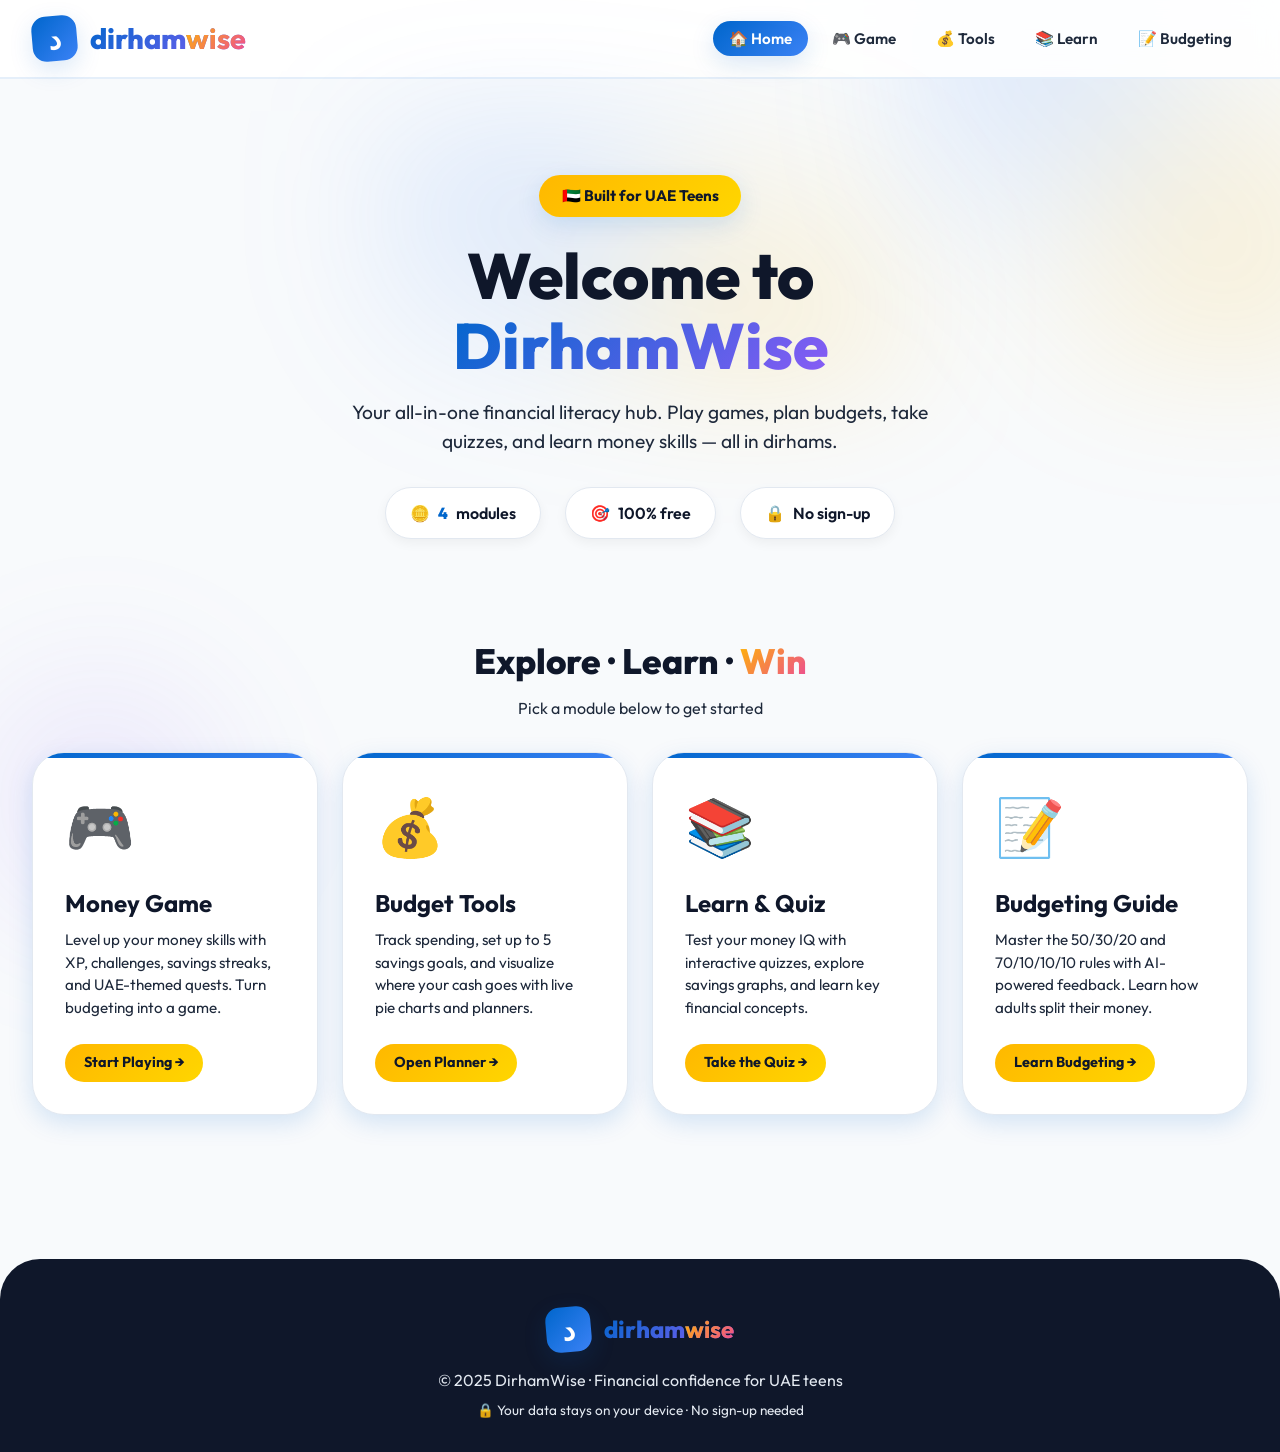
==== commit 0186dbe6: "Add files via upload" ====
--- a/index.html
+++ b/index.html
@@ -1,141 +1,254 @@
 <!DOCTYPE html>
 <html lang="en">
-  <head>
-    <meta charset="UTF-8" />
-    <meta name="viewport" content="width=device-width, initial-scale=1.0" />
-    <title>DirhamWise · Budget Tools</title>
-    <link rel="icon" type="image/svg+xml" href="favicon.svg" />
-    <link rel="stylesheet" href="../dirhamwise-theme.css" />
-    <link rel="stylesheet" href="styles.css" />
-  </head>
-  <body class="dw-page-bg">
-    <header class="dw-header">
-      <nav class="dw-nav">
-        <a href="../index.html" class="logo">
-          <div class="logo-icon">د</div>
-          <div class="logo-text">dirham<span>wise</span></div>
-        </a>
-        <ul class="dw-nav-links">
-          <li><a href="../index.html">🏠 Hub</a></li>
-          <li><a href="#home" class="active">Home</a></li>
-          <li><a href="#planner">💰 Planner</a></li>
-          <li><a href="#goals">🎯 Goals</a></li>
-          <li><a href="#insights">📊 Insights</a></li>
-        </ul>
-      </nav>
-    </header>
-
-    <main class="dw-container">
-      <section class="hero reveal" id="home">
-        <div class="hero-badge">💰 Budget Tools</div>
-        <h1>Own your future,<br><span>one dirham at a time</span></h1>
-        <p class="lead">
-          Track your spending, hit up to 5 custom goals, and see exactly where your cash goes with live pie charts. Budgeting just got a serious upgrade.
-        </p>
-        <div class="actions">
-          <a class="btn-primary" href="#planner">Start Planner</a>
-          <a class="btn-secondary" href="#insights">View Insights</a>
-        </div>
-      </section>
-
-      <section class="section section-block reveal" id="planner">
-        <h2 class="section-title">💰 Planner</h2>
-        <p class="section-sub">Set your monthly budget in AED and log your spending categories for live insights.</p>
-        <div class="stack">
-          <article class="chart-box">
-            <h3>Budget setup</h3>
-            <div class="input-grid">
-              <label>Monthly budget (AED)<input id="monthBudget" type="number" value="600" min="0" /></label>
-              <label>Needs (AED)<input id="needSpend" type="number" value="250" min="0" /></label>
-              <label>Wants (AED)<input id="wantSpend" type="number" value="180" min="0" /></label>
-              <label>Savings (AED)<input id="saveSpend" type="number" value="120" min="0" /></label>
-            </div>
-            <div class="stat-row">
-              <div class="stat"><small>Needs</small><strong data-stat="needs">AED 0</strong></div>
-              <div class="stat"><small>Wants</small><strong data-stat="wants">AED 0</strong></div>
-              <div class="stat"><small>Savings</small><strong data-stat="save">AED 0</strong></div>
-            </div>
-            <div class="metric"><span>Remaining</span><strong data-stat="left">AED 0</strong></div>
-          </article>
-          <article class="chart-box">
-            <h3>Expense entries</h3>
-            <div class="input-grid expense-row">
-              <label>Expense name<input id="expenseName" type="text" placeholder="Bus card top-up" /></label>
-              <label>Category<input id="expenseCategory" type="text" placeholder="Transport" /></label>
-              <label>Amount (AED)<input id="expenseAmount" type="number" min="1" value="20" /></label>
-              <button class="btn-primary small" id="addExpenseBtn" type="button">Add Expense</button>
-            </div>
-            <div class="card-list" id="expenseList"></div>
-          </article>
-        </div>
-      </section>
-
-      <section class="section section-block reveal" id="goals">
-        <h2 class="section-title">🎯 Goals</h2>
-        <p class="section-sub">Create up to 5 goals. Every goal has its own progress bar and timeline.</p>
-        <article class="chart-box">
-          <div class="goal-entry">
-            <label>Goal name<input id="goalName" type="text" placeholder="New headphones" /></label>
-            <label>Target (AED)<input id="goalAmount" type="number" min="1" value="350" /></label>
-            <label>Saved (AED)<input id="goalSaved" type="number" min="0" value="80" /></label>
-            <label>Weekly save (AED)<input id="goalWeekly" type="number" min="1" value="25" /></label>
-            <button class="btn-primary small" id="addGoalBtn" type="button">Add Goal</button>
-          </div>
-          <div class="goal-list" id="goalList"></div>
-        </article>
-      </section>
-
-      <section class="section section-block reveal" id="insights">
-        <h2 class="section-title">📊 Insights</h2>
-        <p class="section-sub">
-          Add filters with names and amounts, turn them on or off for the chart, edit values anytime, or delete them. The pie chart reflects your active filters only.
-        </p>
-        <div class="stack">
-          <article class="chart-box">
-            <h3>Custom filters</h3>
-            <div class="filter-list" id="filterList"></div>
-            <div class="goal-entry filter-add-row">
-              <label>Filter name<input id="newFilterInput" type="text" placeholder="Category name" /></label>
-              <label>Amount (AED)<input id="newFilterAmount" type="number" min="0" value="0" /></label>
-              <button class="btn-primary small" id="addFilterBtn" type="button">Add Filter</button>
-            </div>
-            <div class="metric"><span>Chart total (active filters)</span><strong id="filteredTotal">AED 0</strong></div>
-          </article>
-          <article class="chart-box">
-            <h3>Spending pie chart</h3>
-            <svg class="pie-chart" id="pieChart" viewBox="0 0 240 240" aria-label="Functional spending pie chart"></svg>
-            <div class="pie-legend" id="pieLegend"></div>
-          </article>
-        </div>
-      </section>
-
-      <section class="section section-block reveal">
-        <h2 class="section-title">How DirhamWise Helps</h2>
-        <div class="feature-grid">
-          <article class="feature-card">
-            <div class="feature-emoji">📋</div>
-            <h3>Planner + Goals + Insights</h3>
-            <p>Everything updates in one interface, so your budgeting decisions and tracking stay connected.</p>
-          </article>
-          <article class="feature-card">
-            <div class="feature-emoji">✅</div>
-            <h3>Student-friendly</h3>
-            <p>A functional, math-free experience designed to get you set up and tracking in seconds.</p>
-          </article>
-        </div>
-      </section>
-    </main>
-
-    <footer class="dw-footer">
-      <div class="dw-footer-content">
-        <a href="../index.html" class="logo" style="justify-content: center;">
-          <div class="logo-icon">د</div>
-          <div class="logo-text">dirham<span>wise</span></div>
-        </a>
-        <p>© 2025 DirhamWise · Financial confidence for UAE teens</p>
+<head>
+  <meta charset="UTF-8">
+  <meta name="viewport" content="width=device-width, initial-scale=1.0">
+  <title>DirhamWise · Financial Literacy for UAE Teens</title>
+  <link rel="stylesheet" href="dirhamwise-theme.css">
+  <style>
+    .hero {
+      text-align: center;
+      padding: 4rem 2rem 3rem;
+      position: relative;
+    }
+
+    .hero::before {
+      content: '';
+      position: absolute;
+      top: 0;
+      left: 50%;
+      transform: translateX(-50%);
+      width: 600px;
+      height: 300px;
+      background: var(--gradient-mesh);
+      filter: blur(60px);
+      z-index: -1;
+    }
+
+    .hero-badge {
+      display: inline-flex;
+      align-items: center;
+      gap: 0.5rem;
+      background: var(--gradient-gold);
+      color: var(--dark);
+      padding: 0.6rem 1.4rem;
+      border-radius: var(--radius-full);
+      font-weight: 700;
+      font-size: 0.95rem;
+      margin-bottom: 1.5rem;
+      box-shadow: var(--shadow-md);
+    }
+
+    .hero h1 {
+      font-size: clamp(2.5rem, 5vw, 4rem);
+      font-weight: 800;
+      line-height: 1.1;
+      margin-bottom: 1rem;
+    }
+
+    .hero h1 span {
+      background: linear-gradient(135deg, var(--primary), var(--accent-purple));
+      -webkit-background-clip: text;
+      -webkit-text-fill-color: transparent;
+      background-clip: text;
+    }
+
+    .hero p {
+      font-size: 1.2rem;
+      color: var(--dark-light);
+      max-width: 600px;
+      margin: 0 auto 2rem;
+    }
+
+    .section-header {
+      text-align: center;
+      margin: 3rem 0 2rem;
+    }
+
+    .section-header h2 {
+      font-size: 2.2rem;
+      font-weight: 800;
+    }
+
+    .section-header h2 span {
+      background: linear-gradient(135deg, var(--secondary), var(--accent-pink));
+      -webkit-background-clip: text;
+      -webkit-text-fill-color: transparent;
+      background-clip: text;
+    }
+
+    .section-header p {
+      color: var(--dark-light);
+      margin-top: 0.5rem;
+    }
+
+    .sites-grid {
+      display: grid;
+      grid-template-columns: repeat(auto-fit, minmax(280px, 1fr));
+      gap: 1.5rem;
+      margin-bottom: 3rem;
+    }
+
+    .site-card {
+      background: white;
+      border-radius: var(--radius-lg);
+      padding: 2rem;
+      box-shadow: var(--shadow-md);
+      border: 1px solid var(--neutral-gray);
+      text-decoration: none;
+      color: inherit;
+      transition: all 0.3s;
+      position: relative;
+      overflow: hidden;
+      display: flex;
+      flex-direction: column;
+    }
+
+    .site-card::before {
+      content: '';
+      position: absolute;
+      top: 0;
+      left: 0;
+      width: 100%;
+      height: 5px;
+      background: var(--gradient-primary);
+    }
+
+    .site-card:hover {
+      transform: translateY(-10px);
+      box-shadow: var(--shadow-lg);
+      border-color: rgba(0, 102, 204, 0.2);
+    }
+
+    .site-card .emoji {
+      font-size: 3.5rem;
+      margin-bottom: 1rem;
+    }
+
+    .site-card h3 {
+      font-size: 1.5rem;
+      font-weight: 700;
+      margin-bottom: 0.5rem;
+    }
+
+    .site-card p {
+      color: var(--dark-light);
+      font-size: 0.95rem;
+      flex: 1;
+      margin-bottom: 1.5rem;
+    }
+
+    .site-card .card-cta {
+      background: var(--gradient-gold);
+      color: var(--dark);
+      padding: 0.5rem 1.2rem;
+      border-radius: var(--radius-full);
+      font-weight: 700;
+      font-size: 0.9rem;
+      display: inline-block;
+      align-self: flex-start;
+    }
+
+    .stats-row {
+      display: flex;
+      justify-content: center;
+      gap: 1.5rem;
+      flex-wrap: wrap;
+      margin-top: 2rem;
+    }
+
+    .stat-pill {
+      background: white;
+      padding: 0.8rem 1.5rem;
+      border-radius: var(--radius-full);
+      font-weight: 600;
+      box-shadow: var(--shadow-sm);
+      display: flex;
+      align-items: center;
+      gap: 0.5rem;
+      border: 1px solid var(--neutral-gray);
+    }
+
+    .stat-pill .number {
+      color: var(--primary);
+      font-weight: 800;
+    }
+  </style>
+</head>
+<body class="dw-page-bg">
+  <header class="dw-header">
+    <nav class="dw-nav">
+      <a href="index.html" class="logo">
+        <div class="logo-icon">د</div>
+        <div class="logo-text">dirham<span>wise</span></div>
+      </a>
+      <ul class="dw-nav-links">
+        <li><a href="index.html" class="active">🏠 Home</a></li>
+        <li><a href="MoneyGame_Krisha/index.html">🎮 Game</a></li>
+        <li><a href="BudgetTools_Vihaan/index.html">💰 Tools</a></li>
+        <li><a href="Learn&Quiz_Mauryan/index.html">📚 Learn</a></li>
+        <li><a href="BudgetingGuide_Andrija/budgeting.html">📝 Budgeting</a></li>
+      </ul>
+    </nav>
+  </header>
+
+  <main class="dw-container">
+    <section class="hero">
+      <div class="hero-badge">🇦🇪 Built for UAE Teens</div>
+      <h1>Welcome to<br><span>DirhamWise</span></h1>
+      <p>Your all-in-one financial literacy hub. Play games, plan budgets, take quizzes, and learn money skills — all in dirhams.</p>
+      <div class="stats-row">
+        <div class="stat-pill"><span>🪙</span> <span class="number">4</span> modules</div>
+        <div class="stat-pill"><span>🎯</span> 100% free</div>
+        <div class="stat-pill"><span>🔒</span> No sign-up</div>
       </div>
-    </footer>
-
-    <script src="script.js"></script>
-  </body>
+    </section>
+
+    <div class="section-header">
+      <h2>Explore · Learn · <span>Win</span></h2>
+      <p>Pick a module below to get started</p>
+    </div>
+
+    <div class="sites-grid">
+      <a href="MoneyGame_Krisha/index.html" class="site-card">
+        <div class="emoji">🎮</div>
+        <h3>Money Game</h3>
+        <p>Level up your money skills with XP, challenges, savings streaks, and UAE-themed quests. Turn budgeting into a game.</p>
+        <span class="card-cta">Start Playing →</span>
+      </a>
+
+      <a href="BudgetTools_Vihaan/index.html" class="site-card">
+        <div class="emoji">💰</div>
+        <h3>Budget Tools</h3>
+        <p>Track spending, set up to 5 savings goals, and visualize where your cash goes with live pie charts and planners.</p>
+        <span class="card-cta">Open Planner →</span>
+      </a>
+
+      <a href="Learn&Quiz_Mauryan/index.html" class="site-card">
+        <div class="emoji">📚</div>
+        <h3>Learn & Quiz</h3>
+        <p>Test your money IQ with interactive quizzes, explore savings graphs, and learn key financial concepts.</p>
+        <span class="card-cta">Take the Quiz →</span>
+      </a>
+
+      <a href="BudgetingGuide_Andrija/budgeting.html" class="site-card">
+        <div class="emoji">📝</div>
+        <h3>Budgeting Guide</h3>
+        <p>Master the 50/30/20 and 70/10/10/10 rules with AI-powered feedback. Learn how adults split their money.</p>
+        <span class="card-cta">Learn Budgeting →</span>
+      </a>
+    </div>
+  </main>
+
+  <footer class="dw-footer">
+    <div class="dw-footer-content">
+      <a href="index.html" class="logo" style="justify-content: center;">
+        <div class="logo-icon">د</div>
+        <div class="logo-text">dirham<span>wise</span></div>
+      </a>
+      <p>© 2025 DirhamWise · Financial confidence for UAE teens</p>
+      <p style="font-size: 0.85rem; margin-top: 0.5rem;">🔒 Your data stays on your device · No sign-up needed</p>
+    </div>
+  </footer>
+</body>
 </html>
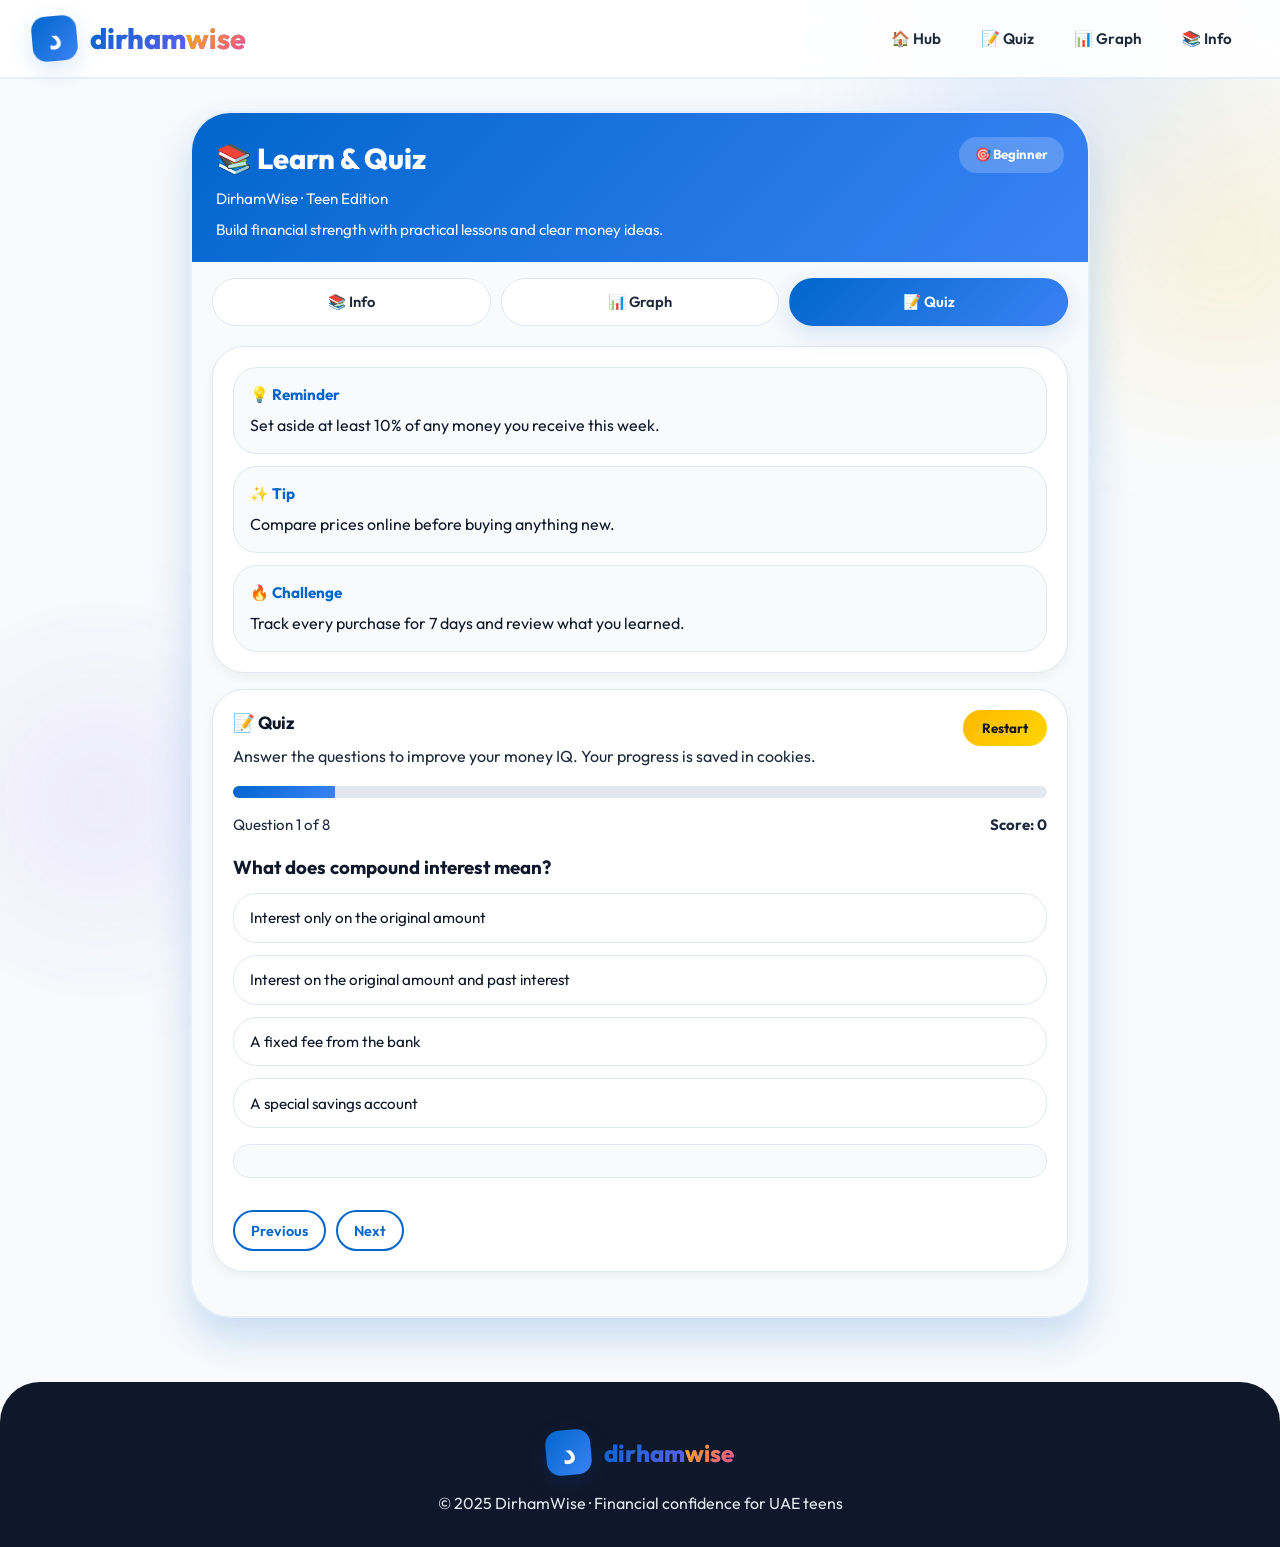
==== commit 6ff4ca49: "Add files via upload" ====
--- a/index.html
+++ b/index.html
@@ -3,252 +3,348 @@
 <head>
   <meta charset="UTF-8">
   <meta name="viewport" content="width=device-width, initial-scale=1.0">
-  <title>DirhamWise · Financial Literacy for UAE Teens</title>
-  <link rel="stylesheet" href="dirhamwise-theme.css">
-  <style>
-    .hero {
-      text-align: center;
-      padding: 4rem 2rem 3rem;
-      position: relative;
-    }
-
-    .hero::before {
-      content: '';
-      position: absolute;
-      top: 0;
-      left: 50%;
-      transform: translateX(-50%);
-      width: 600px;
-      height: 300px;
-      background: var(--gradient-mesh);
-      filter: blur(60px);
-      z-index: -1;
-    }
-
-    .hero-badge {
-      display: inline-flex;
-      align-items: center;
-      gap: 0.5rem;
-      background: var(--gradient-gold);
-      color: var(--dark);
-      padding: 0.6rem 1.4rem;
-      border-radius: var(--radius-full);
-      font-weight: 700;
-      font-size: 0.95rem;
-      margin-bottom: 1.5rem;
-      box-shadow: var(--shadow-md);
-    }
-
-    .hero h1 {
-      font-size: clamp(2.5rem, 5vw, 4rem);
-      font-weight: 800;
-      line-height: 1.1;
-      margin-bottom: 1rem;
-    }
-
-    .hero h1 span {
-      background: linear-gradient(135deg, var(--primary), var(--accent-purple));
-      -webkit-background-clip: text;
-      -webkit-text-fill-color: transparent;
-      background-clip: text;
-    }
-
-    .hero p {
-      font-size: 1.2rem;
-      color: var(--dark-light);
-      max-width: 600px;
-      margin: 0 auto 2rem;
-    }
-
-    .section-header {
-      text-align: center;
-      margin: 3rem 0 2rem;
-    }
-
-    .section-header h2 {
-      font-size: 2.2rem;
-      font-weight: 800;
-    }
-
-    .section-header h2 span {
-      background: linear-gradient(135deg, var(--secondary), var(--accent-pink));
-      -webkit-background-clip: text;
-      -webkit-text-fill-color: transparent;
-      background-clip: text;
-    }
-
-    .section-header p {
-      color: var(--dark-light);
-      margin-top: 0.5rem;
-    }
-
-    .sites-grid {
-      display: grid;
-      grid-template-columns: repeat(auto-fit, minmax(280px, 1fr));
-      gap: 1.5rem;
-      margin-bottom: 3rem;
-    }
-
-    .site-card {
-      background: white;
-      border-radius: var(--radius-lg);
-      padding: 2rem;
-      box-shadow: var(--shadow-md);
-      border: 1px solid var(--neutral-gray);
-      text-decoration: none;
-      color: inherit;
-      transition: all 0.3s;
-      position: relative;
-      overflow: hidden;
-      display: flex;
-      flex-direction: column;
-    }
-
-    .site-card::before {
-      content: '';
-      position: absolute;
-      top: 0;
-      left: 0;
-      width: 100%;
-      height: 5px;
-      background: var(--gradient-primary);
-    }
-
-    .site-card:hover {
-      transform: translateY(-10px);
-      box-shadow: var(--shadow-lg);
-      border-color: rgba(0, 102, 204, 0.2);
-    }
-
-    .site-card .emoji {
-      font-size: 3.5rem;
-      margin-bottom: 1rem;
-    }
-
-    .site-card h3 {
-      font-size: 1.5rem;
-      font-weight: 700;
-      margin-bottom: 0.5rem;
-    }
-
-    .site-card p {
-      color: var(--dark-light);
-      font-size: 0.95rem;
-      flex: 1;
-      margin-bottom: 1.5rem;
-    }
-
-    .site-card .card-cta {
-      background: var(--gradient-gold);
-      color: var(--dark);
-      padding: 0.5rem 1.2rem;
-      border-radius: var(--radius-full);
-      font-weight: 700;
-      font-size: 0.9rem;
-      display: inline-block;
-      align-self: flex-start;
-    }
-
-    .stats-row {
-      display: flex;
-      justify-content: center;
-      gap: 1.5rem;
-      flex-wrap: wrap;
-      margin-top: 2rem;
-    }
-
-    .stat-pill {
-      background: white;
-      padding: 0.8rem 1.5rem;
-      border-radius: var(--radius-full);
-      font-weight: 600;
-      box-shadow: var(--shadow-sm);
-      display: flex;
-      align-items: center;
-      gap: 0.5rem;
-      border: 1px solid var(--neutral-gray);
-    }
-
-    .stat-pill .number {
-      color: var(--primary);
-      font-weight: 800;
-    }
-  </style>
+  <link rel="icon" href="logo.svg" type="image/svg+xml">
+  <title>DirhamWise · Learn & Quiz</title>
+  <link rel="stylesheet" href="styles.css">
 </head>
 <body class="dw-page-bg">
   <header class="dw-header">
     <nav class="dw-nav">
-      <a href="index.html" class="logo">
+      <a href="../index.html" class="logo">
         <div class="logo-icon">د</div>
         <div class="logo-text">dirham<span>wise</span></div>
       </a>
       <ul class="dw-nav-links">
-        <li><a href="index.html" class="active">🏠 Home</a></li>
-        <li><a href="MoneyGame_Krisha/index.html">🎮 Game</a></li>
-        <li><a href="BudgetTools_Vihaan/index.html">💰 Tools</a></li>
-        <li><a href="Learn&Quiz_Mauryan/index.html">📚 Learn</a></li>
-        <li><a href="BudgetingGuide_Andrija/budgeting.html">📝 Budgeting</a></li>
+        <li><a href="../index.html">🏠 Hub</a></li>
+        <li><a href="#" onclick="showPage('quiz'); return false;">📝 Quiz</a></li>
+        <li><a href="#" onclick="showPage('graph'); return false;">📊 Graph</a></li>
+        <li><a href="#" onclick="showPage('info'); return false;">📚 Info</a></li>
       </ul>
     </nav>
   </header>
 
-  <main class="dw-container">
-    <section class="hero">
-      <div class="hero-badge">🇦🇪 Built for UAE Teens</div>
-      <h1>Welcome to<br><span>DirhamWise</span></h1>
-      <p>Your all-in-one financial literacy hub. Play games, plan budgets, take quizzes, and learn money skills — all in dirhams.</p>
-      <div class="stats-row">
-        <div class="stat-pill"><span>🪙</span> <span class="number">4</span> modules</div>
-        <div class="stat-pill"><span>🎯</span> 100% free</div>
-        <div class="stat-pill"><span>🔒</span> No sign-up</div>
+  <div class="app-shell">
+    <section class="app-header">
+      <div class="top-row">
+        <div>
+          <h1>📚 Learn & Quiz</h1>
+          <p class="subtitle">DirhamWise · Teen Edition</p>
+        </div>
+        <div class="pill"><strong>🎯 Beginner</strong></div>
       </div>
+      <p class="subtitle">Build financial strength with practical lessons and clear money ideas.</p>
     </section>
 
-    <div class="section-header">
-      <h2>Explore · Learn · <span>Win</span></h2>
-      <p>Pick a module below to get started</p>
+    <section class="tabs">
+      <div class="tab" data-page="info" onclick="showPage('info')">📚 Info</div>
+      <div class="tab" data-page="graph" onclick="showPage('graph')">📊 Graph</div>
+      <div class="tab active" data-page="quiz" onclick="showPage('quiz')">📝 Quiz</div>
+    </section>
+
+    <div class="content">
+      <section id="quiz" class="page active">
+        <div class="card focus-cards">
+          <div class="focus-card">
+            <strong>💡 Reminder</strong>
+            <span>Set aside at least 10% of any money you receive this week.</span>
+          </div>
+          <div class="focus-card">
+            <strong>✨ Tip</strong>
+            <span>Compare prices online before buying anything new.</span>
+          </div>
+          <div class="focus-card">
+            <strong>🔥 Challenge</strong>
+            <span>Track every purchase for 7 days and review what you learned.</span>
+          </div>
+        </div>
+
+        <div class="card quick-card">
+          <div class="quick-header">
+            <div>
+              <h2>📝 Quiz</h2>
+              <p id="quizInstruction">Answer the questions to improve your money IQ. Your progress is saved in cookies.</p>
+            </div>
+            <button class="small-button" onclick="restartQuiz()">Restart</button>
+          </div>
+
+          <div class="quiz-progress">
+            <div class="fill" id="quizProgressFill"></div>
+          </div>
+
+          <div class="quiz-info">
+            <span id="quizStatus">Question 1 of 8</span>
+            <strong id="quizResult">Score: 0</strong>
+          </div>
+
+          <div id="quizCard" class="quiz-question"></div>
+          <div id="quizExplanation" class="quiz-explanation"></div>
+          <div class="quiz-controls">
+            <button onclick="prevQuestion()" id="prevBtn">Previous</button>
+            <button onclick="nextQuestion()" id="nextBtn">Next</button>
+          </div>
+        </div>
+      </section>
+
+      <section id="graph" class="page">
+        <div class="card graph-card">
+          <h2>📊 Savings Graph</h2>
+          <p>See your weekly progress with a bar graph. Manage your money according to how much you save, budget and spend.</p>
+          <div class="chart" id="chart"></div>
+          <div class="graph-labels" id="graphLabels"></div>
+          <div class="chart-inputs" id="chartInputs"></div>
+          <div class="graph-actions">
+            <button class="active" data-chart="saving" onclick="updateChart('saving', this)">Saving</button>
+            <button data-chart="spending" onclick="updateChart('spending', this)">Spending</button>
+            <button data-chart="budget" onclick="updateChart('budget', this)">Budget</button>
+          </div>
+          <div class="card" id="chartInfo">
+            <h2 id="chartTitle">Saving Trend</h2>
+            <p id="chartDetail">This week your savings are strongest on Monday and drop by Thursday. Keep building habits to stay consistent.</p>
+          </div>
+        </div>
+
+        <div class="card">
+          <h2>💡 Insight</h2>
+          <p>Good habits help you manage money better. Use these charts to see patterns and set goals.</p>
+        </div>
+      </section>
+
+      <section id="info" class="page">
+        <div class="card">
+          <h2>What affects your credit score?</h2>
+          <p>Payment history is the main factor. Paying bills on time shows you are reliable and helps your score rise.</p>
+        </div>
+        <div class="card">
+          <h2>What does diversification mean?</h2>
+          <p>It means spreading your investments across different types of assets, so one loss does not hurt your whole plan.</p>
+        </div>
+        <div class="card">
+          <h2>What is inflation?</h2>
+          <p>Inflation means prices rise over time. Your money buys less if income does not keep up with that increase.</p>
+        </div>
+        <div class="card">
+          <h2>Gross income versus net income</h2>
+          <p>Gross income is your total earnings before taxes and deductions. Net income is what is left in your account after those costs.</p>
+        </div>
+        <div class="card">
+          <h2>What is APR?</h2>
+          <p>APR is the annual cost of borrowing money. It includes both interest and fees for a loan or credit card.</p>
+        </div>
+        <div class="card">
+          <h2>Why keep an emergency fund?</h2>
+          <p>An emergency fund covers unexpected bills or sudden changes, so you do not need to borrow money at high cost.</p>
+        </div>
+        <div class="card">
+          <h2>What is a stock?</h2>
+          <p>A stock is a share of ownership in a company. Its value can rise or fall depending on how that company performs.</p>
+        </div>
+        <div class="card">
+          <h2>How is a debit card different from credit?</h2>
+          <p>A debit card uses money you already have in your account. A credit card borrows money that you must pay back later.</p>
+        </div>
+      </section>
     </div>
-
-    <div class="sites-grid">
-      <a href="MoneyGame_Krisha/index.html" class="site-card">
-        <div class="emoji">🎮</div>
-        <h3>Money Game</h3>
-        <p>Level up your money skills with XP, challenges, savings streaks, and UAE-themed quests. Turn budgeting into a game.</p>
-        <span class="card-cta">Start Playing →</span>
-      </a>
-
-      <a href="BudgetTools_Vihaan/index.html" class="site-card">
-        <div class="emoji">💰</div>
-        <h3>Budget Tools</h3>
-        <p>Track spending, set up to 5 savings goals, and visualize where your cash goes with live pie charts and planners.</p>
-        <span class="card-cta">Open Planner →</span>
-      </a>
-
-      <a href="Learn&Quiz_Mauryan/index.html" class="site-card">
-        <div class="emoji">📚</div>
-        <h3>Learn & Quiz</h3>
-        <p>Test your money IQ with interactive quizzes, explore savings graphs, and learn key financial concepts.</p>
-        <span class="card-cta">Take the Quiz →</span>
-      </a>
-
-      <a href="BudgetingGuide_Andrija/budgeting.html" class="site-card">
-        <div class="emoji">📝</div>
-        <h3>Budgeting Guide</h3>
-        <p>Master the 50/30/20 and 70/10/10/10 rules with AI-powered feedback. Learn how adults split their money.</p>
-        <span class="card-cta">Learn Budgeting →</span>
-      </a>
-    </div>
-  </main>
+  </div>
 
   <footer class="dw-footer">
     <div class="dw-footer-content">
-      <a href="index.html" class="logo" style="justify-content: center;">
+      <a href="../index.html" class="logo" style="justify-content: center;">
         <div class="logo-icon">د</div>
         <div class="logo-text">dirham<span>wise</span></div>
       </a>
       <p>© 2025 DirhamWise · Financial confidence for UAE teens</p>
-      <p style="font-size: 0.85rem; margin-top: 0.5rem;">🔒 Your data stays on your device · No sign-up needed</p>
     </div>
   </footer>
+
+  <script>
+    const quizQuestions = [
+      { question: 'What does compound interest mean?', options: ['Interest only on the original amount', 'Interest on the original amount and past interest', 'A fixed fee from the bank', 'A special savings account'], answer: 1, explanation: 'Compound interest means your money earns interest on both the initial amount and the interest that has already been added.' },
+      { question: 'What is the primary factor that affects your credit score?', options: ['Your age', 'Payment history', 'Favorite color', 'Shoe size'], answer: 1, explanation: 'Payment history is the most important factor in calculating your credit score.' },
+      { question: 'What is diversification in investing?', options: ['Putting all money in one stock', 'Spreading investments across different assets', 'Only buying bonds', 'Selling everything'], answer: 1, explanation: 'Diversification reduces risk by not putting all your eggs in one basket.' },
+      { question: 'Which statement best describes inflation?', options: ['It makes prices fall over time', 'It makes prices rise over time', 'It stops all price changes', 'It lowers wages automatically'], answer: 1, explanation: 'Inflation means prices tend to rise, so the same money buys less in the future.' },
+      { question: 'What is the difference between gross income and net income?', options: ['Gross is before taxes, net is after', 'Net is before taxes, gross is after', 'They are the same', 'Gross is interest, net is principal'], answer: 0, explanation: 'Gross income is your total earnings before deductions; net is what you take home.' },
+      { question: 'What does APR stand for on a loan?', options: ['Annual Percentage Rate', 'Average Payment Required', 'Automatic Payment Reduction', 'Asset Protection Ratio'], answer: 0, explanation: 'APR shows the true cost of borrowing, including fees and interest.' },
+      { question: 'Why should you have an emergency fund?', options: ['To buy luxury items', 'To cover unexpected expenses', 'To invest in stocks', 'To pay for vacations'], answer: 1, explanation: 'An emergency fund protects against financial surprises like job loss or medical bills.' },
+      { question: 'What is a stock?', options: ['A type of bond', 'Ownership in a company', 'Government debt', 'A savings account'], answer: 1, explanation: 'Stocks represent partial ownership in a company and can grow in value.' }
+    ];
+
+    const chartSets = {
+      saving: { label: 'Saving Trend', detail: 'Your savings are highest at the start of the week. Good work! Keep the same habits to stay consistent.', values: [80, 65, 74, 55, 68] },
+      spending: { label: 'Spending Trend', detail: 'Spending is lower midweek. Try keeping weekend spending steady to avoid surprises.', values: [65, 72, 58, 44, 77] },
+      budget: { label: 'Budget Plan', detail: 'This plan shows how close your spending is to the target. Aim to keep expenses under budget.', values: [70, 62, 68, 60, 72] }
+    };
+
+    const chartDays = ['Mon', 'Tue', 'Wed', 'Thu', 'Fri'];
+    let currentQuestion = 0;
+    let quizScore = 0;
+    let selectedDataset = 'saving';
+    let selectedBarIndex = 0;
+    const userAnswers = Array(quizQuestions.length).fill(null);
+
+    const quizCard = document.getElementById('quizCard');
+    const quizStatus = document.getElementById('quizStatus');
+    const quizResult = document.getElementById('quizResult');
+    const quizProgressFill = document.getElementById('quizProgressFill');
+    const quizExplanation = document.getElementById('quizExplanation');
+    const chartEl = document.getElementById('chart');
+    const graphLabels = document.getElementById('graphLabels');
+    const chartInputs = document.getElementById('chartInputs');
+    const chartTitle = document.getElementById('chartTitle');
+    const chartDetail = document.getElementById('chartDetail');
+
+    const cookieName = 'dirhamwise_activePage';
+    const scoreCookie = 'dirhamwise_quizScore';
+    const questionCookie = 'dirhamwise_currentQuestion';
+
+    function readCookie(name) {
+      const value = `; ${document.cookie}`;
+      const parts = value.split(`; ${name}=`);
+      if (parts.length === 2) return parts.pop().split(';').shift();
+      return null;
+    }
+
+    function writeCookie(name, value, days = 30) {
+      const expires = new Date(Date.now() + days * 864e5).toUTCString();
+      document.cookie = `${name}=${encodeURIComponent(value)}; expires=${expires}; path=/`;
+    }
+
+    function initPage() {
+      const savedPage = readCookie(cookieName);
+      const savedScore = readCookie(scoreCookie);
+      const savedQuestion = readCookie(questionCookie);
+      const savedChartSet = readCookie('dirhamwise_chartSet');
+      if (savedPage && document.getElementById(savedPage)) showPage(savedPage, false);
+      if (savedScore !== null && !Number.isNaN(Number(savedScore))) quizScore = Number(savedScore);
+      if (savedQuestion !== null && !Number.isNaN(Number(savedQuestion))) currentQuestion = Number(savedQuestion);
+      if (savedChartSet && chartSets[savedChartSet]) selectedDataset = savedChartSet;
+      showQuizQuestion();
+      const activeButton = document.querySelector(`.graph-actions button[data-chart="${selectedDataset}"]`);
+      if (activeButton) updateChart(selectedDataset, activeButton);
+      else { renderChart(selectedDataset); buildChartInputs(selectedDataset); }
+    }
+
+    function showPage(pageId, save = true) {
+      document.querySelectorAll('.tab').forEach(tab => tab.classList.remove('active'));
+      document.querySelectorAll('.page').forEach(page => page.classList.remove('active'));
+      const target = document.getElementById(pageId);
+      if (!target) return;
+      target.classList.add('active');
+      const activeTab = document.querySelector(`.tab[data-page="${pageId}"]`);
+      if (activeTab) activeTab.classList.add('active');
+      if (save) writeCookie(cookieName, pageId);
+      if (pageId === 'graph') { renderChart(selectedDataset, false, true); buildChartInputs(selectedDataset); }
+    }
+
+    function updateScoreDisplay() {
+      quizScore = userAnswers.reduce((sum, answer, index) => sum + (answer === quizQuestions[index].answer ? 1 : 0), 0);
+      quizResult.textContent = `Score: ${quizScore}`;
+      quizProgressFill.style.width = `${((currentQuestion + 1) / quizQuestions.length) * 100}%`;
+    }
+
+    function showQuizQuestion() {
+      const question = quizQuestions[currentQuestion];
+      quizStatus.textContent = `Question ${currentQuestion + 1} of ${quizQuestions.length}`;
+      updateScoreDisplay();
+      quizCard.innerHTML = '';
+      quizExplanation.innerHTML = '';
+      const questionTitle = document.createElement('div');
+      questionTitle.innerHTML = `<h3>${question.question}</h3>`;
+      quizCard.appendChild(questionTitle);
+      question.options.forEach((option, index) => {
+        const optionEl = document.createElement('button');
+        optionEl.className = 'quiz-option';
+        optionEl.textContent = option;
+        optionEl.onclick = () => selectQuizOption(optionEl, index);
+        if (userAnswers[currentQuestion] !== null) {
+          optionEl.disabled = true;
+          if (index === userAnswers[currentQuestion]) optionEl.classList.add(index === question.answer ? 'correct' : 'wrong');
+          if (index === question.answer && userAnswers[currentQuestion] !== question.answer) optionEl.classList.add('correct');
+        }
+        quizCard.appendChild(optionEl);
+      });
+      if (userAnswers[currentQuestion] !== null) quizExplanation.innerHTML = `<p>${question.explanation}</p>`;
+      writeCookie(questionCookie, currentQuestion);
+      writeCookie(scoreCookie, quizScore);
+    }
+
+    function selectQuizOption(button, index) {
+      const question = quizQuestions[currentQuestion];
+      userAnswers[currentQuestion] = index;
+      document.querySelectorAll('.quiz-option').forEach(btn => btn.disabled = true);
+      quizExplanation.innerHTML = `<p><strong>${index === question.answer ? '✅ Correct!' : '❌ Incorrect.'}</strong> ${question.explanation}</p>`;
+      updateScoreDisplay();
+      writeCookie(scoreCookie, quizScore);
+      writeCookie(questionCookie, currentQuestion);
+    }
+
+    function nextQuestion() {
+      if (currentQuestion < quizQuestions.length - 1) { currentQuestion += 1; showQuizQuestion(); }
+      else alert('You have reached the end of the quiz. Use previous to review or reset your progress.');
+    }
+
+    function restartQuiz() {
+      if (confirm('Restart the quiz and clear your current answers?')) {
+        currentQuestion = 0; quizScore = 0; userAnswers.fill(null);
+        updateScoreDisplay(); showQuizQuestion();
+      }
+    }
+
+    function prevQuestion() {
+      if (currentQuestion > 0) { currentQuestion -= 1; showQuizQuestion(); }
+    }
+
+    function updateChart(setName, button) {
+      selectedDataset = setName;
+      document.querySelectorAll('.graph-actions button').forEach(btn => btn.classList.remove('active'));
+      if (button) button.classList.add('active');
+      renderChart(setName);
+      buildChartInputs(setName);
+    }
+
+    function buildChartInputs(setName) {
+      const data = chartSets[setName];
+      chartInputs.innerHTML = '';
+      data.values.forEach((value, index) => {
+        const inputWrapper = document.createElement('div');
+        inputWrapper.className = 'chart-input';
+        inputWrapper.innerHTML = `<label>${chartDays[index]}<input type="number" min="0" max="100" step="1" value="${value}" /></label>`;
+        const input = inputWrapper.querySelector('input');
+        input.addEventListener('input', () => {
+          let nextValue = Number(input.value);
+          if (Number.isNaN(nextValue)) nextValue = 0;
+          nextValue = Math.max(0, Math.min(100, nextValue));
+          input.value = nextValue;
+          chartSets[setName].values[index] = nextValue;
+          selectedBarIndex = -1;
+          chartDetail.textContent = `Custom values applied to ${chartSets[setName].label}. Tap a bar for detail.`;
+          renderChart(setName, true);
+        });
+        chartInputs.appendChild(inputWrapper);
+      });
+    }
+
+    function renderChart(setName, keepDetail = false, animate = false) {
+      const data = chartSets[setName];
+      chartTitle.textContent = data.label;
+      if (!keepDetail) chartDetail.textContent = data.detail;
+      chartEl.innerHTML = '';
+      graphLabels.innerHTML = '';
+      data.values.forEach((value, index) => {
+        const bar = document.createElement('div');
+        bar.className = 'bar';
+        bar.style.height = `${Math.max(5, value)}%`;
+        bar.innerHTML = `<span>${index + 1} • ${value}%</span>`;
+        if (animate) bar.classList.add('animate');
+        chartEl.appendChild(bar);
+        const label = document.createElement('div');
+        label.textContent = chartDays[index];
+        graphLabels.appendChild(label);
+      });
+      if (animate) setTimeout(() => document.querySelectorAll('.bar.animate').forEach(bar => bar.classList.remove('animate')), 450);
+      writeCookie('dirhamwise_chartSet', setName);
+    }
+
+    initPage();
+  </script>
 </body>
 </html>
--- a/styles.css
+++ b/styles.css
@@ -0,0 +1,387 @@
+@import '../dirhamwise-theme.css';
+
+.app-shell {
+  width: min(900px, 100%);
+  margin: 2rem auto 4rem;
+  background: white;
+  border-radius: var(--radius-xl);
+  overflow: hidden;
+  border: 2px solid rgba(0, 102, 204, 0.1);
+  box-shadow: var(--shadow-lg);
+}
+
+.app-header {
+  padding: 1.5rem 1.5rem 1.25rem;
+  background: var(--gradient-primary);
+  color: white;
+}
+
+.app-header h1 {
+  margin: 0;
+  font-size: 1.8rem;
+  font-weight: 800;
+}
+
+.app-header .subtitle {
+  margin: 0.5rem 0 0;
+  opacity: 0.95;
+  line-height: 1.5;
+  font-size: 0.95rem;
+}
+
+.top-row {
+  display: flex;
+  justify-content: space-between;
+  align-items: flex-start;
+  gap: 12px;
+}
+
+.pill {
+  background: rgba(255, 255, 255, 0.2);
+  border-radius: var(--radius-full);
+  padding: 0.5rem 1rem;
+  font-size: 0.82rem;
+  display: inline-flex;
+  align-items: center;
+  gap: 0.5rem;
+  font-weight: 600;
+}
+
+.tabs {
+  display: grid;
+  grid-template-columns: repeat(3, 1fr);
+  gap: 0.6rem;
+  padding: 1rem 1.25rem 0;
+  background: var(--neutral);
+}
+
+.tab {
+  background: white;
+  border: 1px solid var(--neutral-gray);
+  border-radius: var(--radius-md);
+  padding: 0.75rem 0.5rem;
+  font-size: 0.92rem;
+  text-align: center;
+  cursor: pointer;
+  transition: all 0.2s ease;
+  color: var(--dark-light);
+  font-weight: 600;
+  font-family: inherit;
+}
+
+.tab.active {
+  background: var(--gradient-primary);
+  border-color: transparent;
+  color: white;
+  box-shadow: var(--shadow-md);
+}
+
+.content {
+  padding: 1.25rem 1.25rem 1.75rem;
+  background: var(--neutral);
+}
+
+.page {
+  display: none;
+  animation: fadeIn 0.3s ease;
+}
+
+.page.active {
+  display: block;
+}
+
+.card {
+  background: white;
+  border-radius: var(--radius-lg);
+  padding: 1.25rem;
+  margin-bottom: 1rem;
+  border: 1px solid var(--neutral-gray);
+  box-shadow: var(--shadow-sm);
+  transition: transform 0.25s ease, box-shadow 0.25s ease;
+}
+
+.card:hover {
+  transform: translateY(-2px);
+  box-shadow: var(--shadow-md);
+}
+
+.card h2 {
+  margin: 0 0 0.6rem;
+  font-size: 1.1rem;
+  font-weight: 700;
+}
+
+.card p,
+.card li {
+  margin: 0;
+  color: var(--dark-light);
+  line-height: 1.7;
+}
+
+.card ul {
+  padding-left: 1.2rem;
+  margin: 0;
+}
+
+.focus-cards {
+  display: grid;
+  gap: 0.75rem;
+}
+
+.focus-card {
+  background: var(--neutral);
+  padding: 1rem;
+  border-radius: var(--radius-md);
+  display: grid;
+  gap: 0.4rem;
+  border: 1px solid var(--neutral-gray);
+}
+
+.focus-card strong {
+  font-size: 0.95rem;
+  color: var(--primary);
+}
+
+.chart {
+  display: grid;
+  grid-template-columns: repeat(5, 1fr);
+  align-items: end;
+  gap: 0.6rem;
+  height: 190px;
+  padding: 1rem;
+  border-radius: var(--radius-md);
+  background: var(--neutral);
+  border: 1px solid var(--neutral-gray);
+}
+
+.bar {
+  border-radius: var(--radius-sm) var(--radius-sm) 0 0;
+  background: var(--gradient-primary);
+  position: relative;
+  cursor: pointer;
+  transition: height 0.25s ease, transform 0.18s ease;
+}
+
+.bar:hover {
+  transform: translateY(-4px);
+}
+
+.bar.animate {
+  animation: growBar 0.45s ease;
+}
+
+.bar span {
+  position: absolute;
+  top: -26px;
+  left: 50%;
+  transform: translateX(-50%);
+  font-size: 0.78rem;
+  color: var(--dark);
+  font-weight: 700;
+  background: white;
+  padding: 0.25rem 0.5rem;
+  border-radius: var(--radius-full);
+  box-shadow: var(--shadow-sm);
+  white-space: nowrap;
+}
+
+.graph-labels {
+  display: grid;
+  grid-template-columns: repeat(5, 1fr);
+  gap: 0.6rem;
+  font-size: 0.78rem;
+  color: var(--dark-light);
+  text-align: center;
+  margin-top: 0.5rem;
+}
+
+.chart-inputs {
+  display: grid;
+  grid-template-columns: repeat(5, minmax(64px, 1fr));
+  gap: 0.6rem;
+  margin-top: 1rem;
+}
+
+.chart-input {
+  background: white;
+  border: 1px solid var(--neutral-gray);
+  border-radius: var(--radius-sm);
+  padding: 0.6rem;
+  text-align: center;
+}
+
+.chart-input label {
+  display: grid;
+  gap: 0.4rem;
+  font-size: 0.8rem;
+  color: var(--dark-light);
+  font-weight: 600;
+}
+
+.chart-input input {
+  width: 100%;
+  border: 1px solid var(--neutral-gray);
+  border-radius: var(--radius-sm);
+  padding: 0.5rem;
+  font-size: 0.9rem;
+  color: var(--dark);
+  background: var(--neutral);
+  font-family: inherit;
+}
+
+.chart-input input:focus {
+  outline: none;
+  border-color: var(--primary);
+}
+
+@keyframes growBar {
+  from { transform: scaleY(0.1); opacity: 0.3; }
+  to { transform: scaleY(1); opacity: 1; }
+}
+
+.graph-actions,
+.quiz-controls {
+  display: flex;
+  gap: 0.6rem;
+  flex-wrap: wrap;
+  margin-top: 1rem;
+}
+
+.graph-actions button,
+.quiz-controls button {
+  border: 2px solid var(--primary);
+  border-radius: var(--radius-full);
+  padding: 0.6rem 1rem;
+  font-size: 0.9rem;
+  cursor: pointer;
+  transition: all 0.2s ease;
+  background: white;
+  color: var(--primary);
+  font-weight: 600;
+  font-family: inherit;
+}
+
+.graph-actions button.active,
+.quiz-controls button.active {
+  background: var(--gradient-primary);
+  color: white;
+  border-color: transparent;
+}
+
+.graph-actions button:hover,
+.quiz-controls button:hover {
+  transform: translateY(-2px);
+  box-shadow: var(--shadow-sm);
+}
+
+.quick-card {
+  display: grid;
+  gap: 1rem;
+}
+
+.quick-header {
+  display: flex;
+  justify-content: space-between;
+  align-items: flex-start;
+  gap: 1rem;
+}
+
+.quick-header h2 {
+  margin-bottom: 0.4rem;
+}
+
+.small-button {
+  border: none;
+  border-radius: var(--radius-full);
+  background: var(--gradient-gold);
+  color: var(--dark);
+  padding: 0.6rem 1.2rem;
+  cursor: pointer;
+  font-weight: 700;
+  font-family: inherit;
+  transition: all 0.2s ease;
+}
+
+.small-button:hover {
+  transform: translateY(-2px);
+  box-shadow: var(--shadow-md);
+}
+
+.quiz-progress {
+  background: var(--neutral-gray);
+  border-radius: var(--radius-full);
+  height: 12px;
+  overflow: hidden;
+}
+
+.quiz-progress .fill {
+  height: 100%;
+  width: 0;
+  background: var(--gradient-primary);
+  transition: width 0.25s ease;
+}
+
+.quiz-info {
+  display: flex;
+  justify-content: space-between;
+  gap: 12px;
+  align-items: center;
+  color: var(--dark-light);
+  font-size: 0.94rem;
+}
+
+.quiz-explanation {
+  background: var(--neutral);
+  border-radius: var(--radius-md);
+  padding: 1rem;
+  color: var(--dark);
+  border: 1px solid var(--neutral-gray);
+  line-height: 1.6;
+}
+
+.quiz-question {
+  display: grid;
+  gap: 0.75rem;
+}
+
+.quiz-option {
+  display: block;
+  width: 100%;
+  border: 1px solid var(--neutral-gray);
+  border-radius: var(--radius-md);
+  background: white;
+  color: var(--dark);
+  padding: 0.9rem 1rem;
+  cursor: pointer;
+  text-align: left;
+  transition: all 0.18s ease;
+  font-family: inherit;
+  font-size: 0.95rem;
+}
+
+.quiz-option:hover {
+  background: #E5F1FF;
+  border-color: var(--primary);
+  transform: translateY(-1px);
+}
+
+.quiz-option.correct {
+  background: #D1FAE5;
+  border-color: #10B981;
+}
+
+.quiz-option.wrong {
+  background: #FEE2E2;
+  border-color: #EF4444;
+}
+
+@keyframes fadeIn {
+  from { opacity: 0; transform: translateY(8px); }
+  to { opacity: 1; transform: translateY(0); }
+}
+
+@media (max-width: 420px) {
+  .app-header { padding: 1.25rem; }
+  .tabs { padding: 0.75rem 1rem 0; }
+  .content { padding: 1rem; }
+}
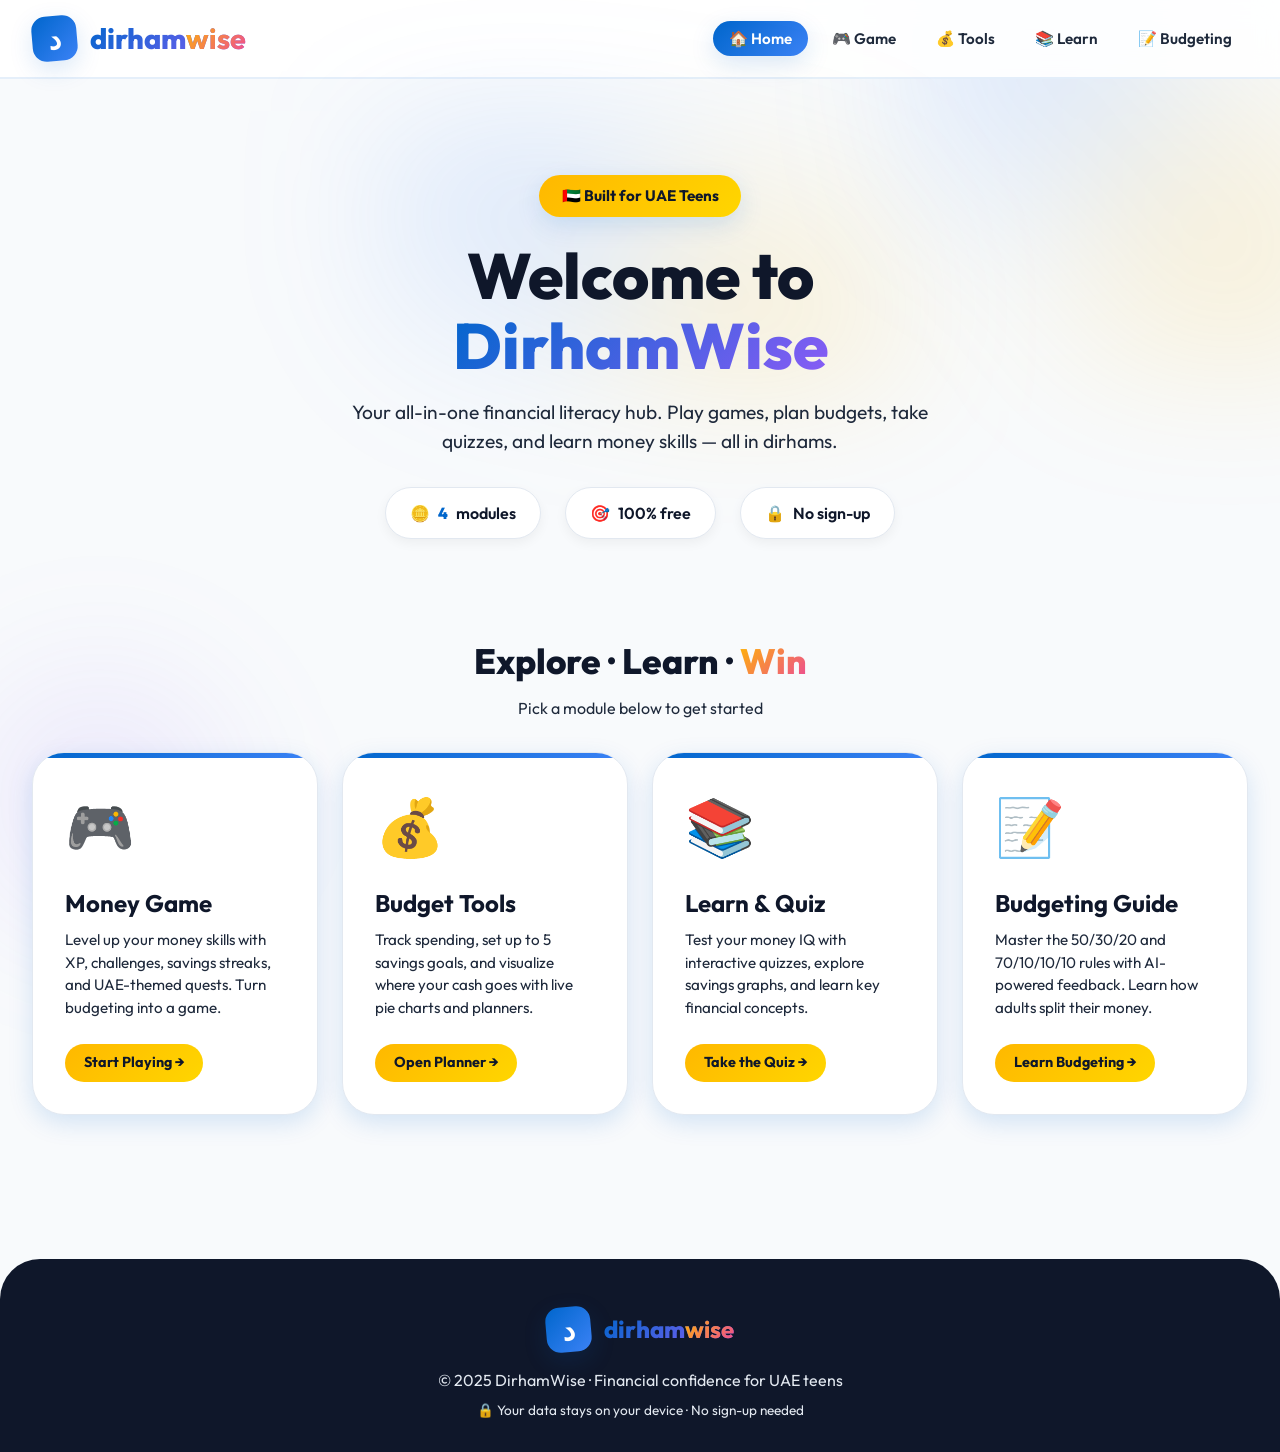
==== commit 21b1a56f: "Change stylesheet link to dirhamwise-theme.css" ====
--- a/index.html
+++ b/index.html
@@ -3,348 +3,252 @@
 <head>
   <meta charset="UTF-8">
   <meta name="viewport" content="width=device-width, initial-scale=1.0">
-  <link rel="icon" href="logo.svg" type="image/svg+xml">
-  <title>DirhamWise · Learn & Quiz</title>
-  <link rel="stylesheet" href="styles.css">
+  <title>DirhamWise · Financial Literacy for UAE Teens</title>
+  <link rel="stylesheet" href="dirhamwise-theme.css">
+  <style>
+    .hero {
+      text-align: center;
+      padding: 4rem 2rem 3rem;
+      position: relative;
+    }
+
+    .hero::before {
+      content: '';
+      position: absolute;
+      top: 0;
+      left: 50%;
+      transform: translateX(-50%);
+      width: 600px;
+      height: 300px;
+      background: var(--gradient-mesh);
+      filter: blur(60px);
+      z-index: -1;
+    }
+
+    .hero-badge {
+      display: inline-flex;
+      align-items: center;
+      gap: 0.5rem;
+      background: var(--gradient-gold);
+      color: var(--dark);
+      padding: 0.6rem 1.4rem;
+      border-radius: var(--radius-full);
+      font-weight: 700;
+      font-size: 0.95rem;
+      margin-bottom: 1.5rem;
+      box-shadow: var(--shadow-md);
+    }
+
+    .hero h1 {
+      font-size: clamp(2.5rem, 5vw, 4rem);
+      font-weight: 800;
+      line-height: 1.1;
+      margin-bottom: 1rem;
+    }
+
+    .hero h1 span {
+      background: linear-gradient(135deg, var(--primary), var(--accent-purple));
+      -webkit-background-clip: text;
+      -webkit-text-fill-color: transparent;
+      background-clip: text;
+    }
+
+    .hero p {
+      font-size: 1.2rem;
+      color: var(--dark-light);
+      max-width: 600px;
+      margin: 0 auto 2rem;
+    }
+
+    .section-header {
+      text-align: center;
+      margin: 3rem 0 2rem;
+    }
+
+    .section-header h2 {
+      font-size: 2.2rem;
+      font-weight: 800;
+    }
+
+    .section-header h2 span {
+      background: linear-gradient(135deg, var(--secondary), var(--accent-pink));
+      -webkit-background-clip: text;
+      -webkit-text-fill-color: transparent;
+      background-clip: text;
+    }
+
+    .section-header p {
+      color: var(--dark-light);
+      margin-top: 0.5rem;
+    }
+
+    .sites-grid {
+      display: grid;
+      grid-template-columns: repeat(auto-fit, minmax(280px, 1fr));
+      gap: 1.5rem;
+      margin-bottom: 3rem;
+    }
+
+    .site-card {
+      background: white;
+      border-radius: var(--radius-lg);
+      padding: 2rem;
+      box-shadow: var(--shadow-md);
+      border: 1px solid var(--neutral-gray);
+      text-decoration: none;
+      color: inherit;
+      transition: all 0.3s;
+      position: relative;
+      overflow: hidden;
+      display: flex;
+      flex-direction: column;
+    }
+
+    .site-card::before {
+      content: '';
+      position: absolute;
+      top: 0;
+      left: 0;
+      width: 100%;
+      height: 5px;
+      background: var(--gradient-primary);
+    }
+
+    .site-card:hover {
+      transform: translateY(-10px);
+      box-shadow: var(--shadow-lg);
+      border-color: rgba(0, 102, 204, 0.2);
+    }
+
+    .site-card .emoji {
+      font-size: 3.5rem;
+      margin-bottom: 1rem;
+    }
+
+    .site-card h3 {
+      font-size: 1.5rem;
+      font-weight: 700;
+      margin-bottom: 0.5rem;
+    }
+
+    .site-card p {
+      color: var(--dark-light);
+      font-size: 0.95rem;
+      flex: 1;
+      margin-bottom: 1.5rem;
+    }
+
+    .site-card .card-cta {
+      background: var(--gradient-gold);
+      color: var(--dark);
+      padding: 0.5rem 1.2rem;
+      border-radius: var(--radius-full);
+      font-weight: 700;
+      font-size: 0.9rem;
+      display: inline-block;
+      align-self: flex-start;
+    }
+
+    .stats-row {
+      display: flex;
+      justify-content: center;
+      gap: 1.5rem;
+      flex-wrap: wrap;
+      margin-top: 2rem;
+    }
+
+    .stat-pill {
+      background: white;
+      padding: 0.8rem 1.5rem;
+      border-radius: var(--radius-full);
+      font-weight: 600;
+      box-shadow: var(--shadow-sm);
+      display: flex;
+      align-items: center;
+      gap: 0.5rem;
+      border: 1px solid var(--neutral-gray);
+    }
+
+    .stat-pill .number {
+      color: var(--primary);
+      font-weight: 800;
+    }
+  </style>
 </head>
 <body class="dw-page-bg">
   <header class="dw-header">
     <nav class="dw-nav">
-      <a href="../index.html" class="logo">
+      <a href="index.html" class="logo">
         <div class="logo-icon">د</div>
         <div class="logo-text">dirham<span>wise</span></div>
       </a>
       <ul class="dw-nav-links">
-        <li><a href="../index.html">🏠 Hub</a></li>
-        <li><a href="#" onclick="showPage('quiz'); return false;">📝 Quiz</a></li>
-        <li><a href="#" onclick="showPage('graph'); return false;">📊 Graph</a></li>
-        <li><a href="#" onclick="showPage('info'); return false;">📚 Info</a></li>
+        <li><a href="index.html" class="active">🏠 Home</a></li>
+        <li><a href="MoneyGame_Krisha/index.html">🎮 Game</a></li>
+        <li><a href="BudgetTools_Vihaan/index.html">💰 Tools</a></li>
+        <li><a href="Learn&Quiz_Mauryan/index.html">📚 Learn</a></li>
+        <li><a href="BudgetingGuide_Andrija/budgeting.html">📝 Budgeting</a></li>
       </ul>
     </nav>
   </header>
 
-  <div class="app-shell">
-    <section class="app-header">
-      <div class="top-row">
-        <div>
-          <h1>📚 Learn & Quiz</h1>
-          <p class="subtitle">DirhamWise · Teen Edition</p>
-        </div>
-        <div class="pill"><strong>🎯 Beginner</strong></div>
+  <main class="dw-container">
+    <section class="hero">
+      <div class="hero-badge">🇦🇪 Built for UAE Teens</div>
+      <h1>Welcome to<br><span>DirhamWise</span></h1>
+      <p>Your all-in-one financial literacy hub. Play games, plan budgets, take quizzes, and learn money skills — all in dirhams.</p>
+      <div class="stats-row">
+        <div class="stat-pill"><span>🪙</span> <span class="number">4</span> modules</div>
+        <div class="stat-pill"><span>🎯</span> 100% free</div>
+        <div class="stat-pill"><span>🔒</span> No sign-up</div>
       </div>
-      <p class="subtitle">Build financial strength with practical lessons and clear money ideas.</p>
     </section>
 
-    <section class="tabs">
-      <div class="tab" data-page="info" onclick="showPage('info')">📚 Info</div>
-      <div class="tab" data-page="graph" onclick="showPage('graph')">📊 Graph</div>
-      <div class="tab active" data-page="quiz" onclick="showPage('quiz')">📝 Quiz</div>
-    </section>
-
-    <div class="content">
-      <section id="quiz" class="page active">
-        <div class="card focus-cards">
-          <div class="focus-card">
-            <strong>💡 Reminder</strong>
-            <span>Set aside at least 10% of any money you receive this week.</span>
-          </div>
-          <div class="focus-card">
-            <strong>✨ Tip</strong>
-            <span>Compare prices online before buying anything new.</span>
-          </div>
-          <div class="focus-card">
-            <strong>🔥 Challenge</strong>
-            <span>Track every purchase for 7 days and review what you learned.</span>
-          </div>
-        </div>
-
-        <div class="card quick-card">
-          <div class="quick-header">
-            <div>
-              <h2>📝 Quiz</h2>
-              <p id="quizInstruction">Answer the questions to improve your money IQ. Your progress is saved in cookies.</p>
-            </div>
-            <button class="small-button" onclick="restartQuiz()">Restart</button>
-          </div>
-
-          <div class="quiz-progress">
-            <div class="fill" id="quizProgressFill"></div>
-          </div>
-
-          <div class="quiz-info">
-            <span id="quizStatus">Question 1 of 8</span>
-            <strong id="quizResult">Score: 0</strong>
-          </div>
-
-          <div id="quizCard" class="quiz-question"></div>
-          <div id="quizExplanation" class="quiz-explanation"></div>
-          <div class="quiz-controls">
-            <button onclick="prevQuestion()" id="prevBtn">Previous</button>
-            <button onclick="nextQuestion()" id="nextBtn">Next</button>
-          </div>
-        </div>
-      </section>
-
-      <section id="graph" class="page">
-        <div class="card graph-card">
-          <h2>📊 Savings Graph</h2>
-          <p>See your weekly progress with a bar graph. Manage your money according to how much you save, budget and spend.</p>
-          <div class="chart" id="chart"></div>
-          <div class="graph-labels" id="graphLabels"></div>
-          <div class="chart-inputs" id="chartInputs"></div>
-          <div class="graph-actions">
-            <button class="active" data-chart="saving" onclick="updateChart('saving', this)">Saving</button>
-            <button data-chart="spending" onclick="updateChart('spending', this)">Spending</button>
-            <button data-chart="budget" onclick="updateChart('budget', this)">Budget</button>
-          </div>
-          <div class="card" id="chartInfo">
-            <h2 id="chartTitle">Saving Trend</h2>
-            <p id="chartDetail">This week your savings are strongest on Monday and drop by Thursday. Keep building habits to stay consistent.</p>
-          </div>
-        </div>
-
-        <div class="card">
-          <h2>💡 Insight</h2>
-          <p>Good habits help you manage money better. Use these charts to see patterns and set goals.</p>
-        </div>
-      </section>
-
-      <section id="info" class="page">
-        <div class="card">
-          <h2>What affects your credit score?</h2>
-          <p>Payment history is the main factor. Paying bills on time shows you are reliable and helps your score rise.</p>
-        </div>
-        <div class="card">
-          <h2>What does diversification mean?</h2>
-          <p>It means spreading your investments across different types of assets, so one loss does not hurt your whole plan.</p>
-        </div>
-        <div class="card">
-          <h2>What is inflation?</h2>
-          <p>Inflation means prices rise over time. Your money buys less if income does not keep up with that increase.</p>
-        </div>
-        <div class="card">
-          <h2>Gross income versus net income</h2>
-          <p>Gross income is your total earnings before taxes and deductions. Net income is what is left in your account after those costs.</p>
-        </div>
-        <div class="card">
-          <h2>What is APR?</h2>
-          <p>APR is the annual cost of borrowing money. It includes both interest and fees for a loan or credit card.</p>
-        </div>
-        <div class="card">
-          <h2>Why keep an emergency fund?</h2>
-          <p>An emergency fund covers unexpected bills or sudden changes, so you do not need to borrow money at high cost.</p>
-        </div>
-        <div class="card">
-          <h2>What is a stock?</h2>
-          <p>A stock is a share of ownership in a company. Its value can rise or fall depending on how that company performs.</p>
-        </div>
-        <div class="card">
-          <h2>How is a debit card different from credit?</h2>
-          <p>A debit card uses money you already have in your account. A credit card borrows money that you must pay back later.</p>
-        </div>
-      </section>
+    <div class="section-header">
+      <h2>Explore · Learn · <span>Win</span></h2>
+      <p>Pick a module below to get started</p>
     </div>
-  </div>
+
+    <div class="sites-grid">
+      <a href="MoneyGame_Krisha/index.html" class="site-card">
+        <div class="emoji">🎮</div>
+        <h3>Money Game</h3>
+        <p>Level up your money skills with XP, challenges, savings streaks, and UAE-themed quests. Turn budgeting into a game.</p>
+        <span class="card-cta">Start Playing →</span>
+      </a>
+
+      <a href="BudgetTools_Vihaan/index.html" class="site-card">
+        <div class="emoji">💰</div>
+        <h3>Budget Tools</h3>
+        <p>Track spending, set up to 5 savings goals, and visualize where your cash goes with live pie charts and planners.</p>
+        <span class="card-cta">Open Planner →</span>
+      </a>
+
+      <a href="Learn&Quiz_Mauryan/index.html" class="site-card">
+        <div class="emoji">📚</div>
+        <h3>Learn & Quiz</h3>
+        <p>Test your money IQ with interactive quizzes, explore savings graphs, and learn key financial concepts.</p>
+        <span class="card-cta">Take the Quiz →</span>
+      </a>
+
+      <a href="BudgetingGuide_Andrija/budgeting.html" class="site-card">
+        <div class="emoji">📝</div>
+        <h3>Budgeting Guide</h3>
+        <p>Master the 50/30/20 and 70/10/10/10 rules with AI-powered feedback. Learn how adults split their money.</p>
+        <span class="card-cta">Learn Budgeting →</span>
+      </a>
+    </div>
+  </main>
 
   <footer class="dw-footer">
     <div class="dw-footer-content">
-      <a href="../index.html" class="logo" style="justify-content: center;">
+      <a href="index.html" class="logo" style="justify-content: center;">
         <div class="logo-icon">د</div>
         <div class="logo-text">dirham<span>wise</span></div>
       </a>
       <p>© 2025 DirhamWise · Financial confidence for UAE teens</p>
+      <p style="font-size: 0.85rem; margin-top: 0.5rem;">🔒 Your data stays on your device · No sign-up needed</p>
     </div>
   </footer>
-
-  <script>
-    const quizQuestions = [
-      { question: 'What does compound interest mean?', options: ['Interest only on the original amount', 'Interest on the original amount and past interest', 'A fixed fee from the bank', 'A special savings account'], answer: 1, explanation: 'Compound interest means your money earns interest on both the initial amount and the interest that has already been added.' },
-      { question: 'What is the primary factor that affects your credit score?', options: ['Your age', 'Payment history', 'Favorite color', 'Shoe size'], answer: 1, explanation: 'Payment history is the most important factor in calculating your credit score.' },
-      { question: 'What is diversification in investing?', options: ['Putting all money in one stock', 'Spreading investments across different assets', 'Only buying bonds', 'Selling everything'], answer: 1, explanation: 'Diversification reduces risk by not putting all your eggs in one basket.' },
-      { question: 'Which statement best describes inflation?', options: ['It makes prices fall over time', 'It makes prices rise over time', 'It stops all price changes', 'It lowers wages automatically'], answer: 1, explanation: 'Inflation means prices tend to rise, so the same money buys less in the future.' },
-      { question: 'What is the difference between gross income and net income?', options: ['Gross is before taxes, net is after', 'Net is before taxes, gross is after', 'They are the same', 'Gross is interest, net is principal'], answer: 0, explanation: 'Gross income is your total earnings before deductions; net is what you take home.' },
-      { question: 'What does APR stand for on a loan?', options: ['Annual Percentage Rate', 'Average Payment Required', 'Automatic Payment Reduction', 'Asset Protection Ratio'], answer: 0, explanation: 'APR shows the true cost of borrowing, including fees and interest.' },
-      { question: 'Why should you have an emergency fund?', options: ['To buy luxury items', 'To cover unexpected expenses', 'To invest in stocks', 'To pay for vacations'], answer: 1, explanation: 'An emergency fund protects against financial surprises like job loss or medical bills.' },
-      { question: 'What is a stock?', options: ['A type of bond', 'Ownership in a company', 'Government debt', 'A savings account'], answer: 1, explanation: 'Stocks represent partial ownership in a company and can grow in value.' }
-    ];
-
-    const chartSets = {
-      saving: { label: 'Saving Trend', detail: 'Your savings are highest at the start of the week. Good work! Keep the same habits to stay consistent.', values: [80, 65, 74, 55, 68] },
-      spending: { label: 'Spending Trend', detail: 'Spending is lower midweek. Try keeping weekend spending steady to avoid surprises.', values: [65, 72, 58, 44, 77] },
-      budget: { label: 'Budget Plan', detail: 'This plan shows how close your spending is to the target. Aim to keep expenses under budget.', values: [70, 62, 68, 60, 72] }
-    };
-
-    const chartDays = ['Mon', 'Tue', 'Wed', 'Thu', 'Fri'];
-    let currentQuestion = 0;
-    let quizScore = 0;
-    let selectedDataset = 'saving';
-    let selectedBarIndex = 0;
-    const userAnswers = Array(quizQuestions.length).fill(null);
-
-    const quizCard = document.getElementById('quizCard');
-    const quizStatus = document.getElementById('quizStatus');
-    const quizResult = document.getElementById('quizResult');
-    const quizProgressFill = document.getElementById('quizProgressFill');
-    const quizExplanation = document.getElementById('quizExplanation');
-    const chartEl = document.getElementById('chart');
-    const graphLabels = document.getElementById('graphLabels');
-    const chartInputs = document.getElementById('chartInputs');
-    const chartTitle = document.getElementById('chartTitle');
-    const chartDetail = document.getElementById('chartDetail');
-
-    const cookieName = 'dirhamwise_activePage';
-    const scoreCookie = 'dirhamwise_quizScore';
-    const questionCookie = 'dirhamwise_currentQuestion';
-
-    function readCookie(name) {
-      const value = `; ${document.cookie}`;
-      const parts = value.split(`; ${name}=`);
-      if (parts.length === 2) return parts.pop().split(';').shift();
-      return null;
-    }
-
-    function writeCookie(name, value, days = 30) {
-      const expires = new Date(Date.now() + days * 864e5).toUTCString();
-      document.cookie = `${name}=${encodeURIComponent(value)}; expires=${expires}; path=/`;
-    }
-
-    function initPage() {
-      const savedPage = readCookie(cookieName);
-      const savedScore = readCookie(scoreCookie);
-      const savedQuestion = readCookie(questionCookie);
-      const savedChartSet = readCookie('dirhamwise_chartSet');
-      if (savedPage && document.getElementById(savedPage)) showPage(savedPage, false);
-      if (savedScore !== null && !Number.isNaN(Number(savedScore))) quizScore = Number(savedScore);
-      if (savedQuestion !== null && !Number.isNaN(Number(savedQuestion))) currentQuestion = Number(savedQuestion);
-      if (savedChartSet && chartSets[savedChartSet]) selectedDataset = savedChartSet;
-      showQuizQuestion();
-      const activeButton = document.querySelector(`.graph-actions button[data-chart="${selectedDataset}"]`);
-      if (activeButton) updateChart(selectedDataset, activeButton);
-      else { renderChart(selectedDataset); buildChartInputs(selectedDataset); }
-    }
-
-    function showPage(pageId, save = true) {
-      document.querySelectorAll('.tab').forEach(tab => tab.classList.remove('active'));
-      document.querySelectorAll('.page').forEach(page => page.classList.remove('active'));
-      const target = document.getElementById(pageId);
-      if (!target) return;
-      target.classList.add('active');
-      const activeTab = document.querySelector(`.tab[data-page="${pageId}"]`);
-      if (activeTab) activeTab.classList.add('active');
-      if (save) writeCookie(cookieName, pageId);
-      if (pageId === 'graph') { renderChart(selectedDataset, false, true); buildChartInputs(selectedDataset); }
-    }
-
-    function updateScoreDisplay() {
-      quizScore = userAnswers.reduce((sum, answer, index) => sum + (answer === quizQuestions[index].answer ? 1 : 0), 0);
-      quizResult.textContent = `Score: ${quizScore}`;
-      quizProgressFill.style.width = `${((currentQuestion + 1) / quizQuestions.length) * 100}%`;
-    }
-
-    function showQuizQuestion() {
-      const question = quizQuestions[currentQuestion];
-      quizStatus.textContent = `Question ${currentQuestion + 1} of ${quizQuestions.length}`;
-      updateScoreDisplay();
-      quizCard.innerHTML = '';
-      quizExplanation.innerHTML = '';
-      const questionTitle = document.createElement('div');
-      questionTitle.innerHTML = `<h3>${question.question}</h3>`;
-      quizCard.appendChild(questionTitle);
-      question.options.forEach((option, index) => {
-        const optionEl = document.createElement('button');
-        optionEl.className = 'quiz-option';
-        optionEl.textContent = option;
-        optionEl.onclick = () => selectQuizOption(optionEl, index);
-        if (userAnswers[currentQuestion] !== null) {
-          optionEl.disabled = true;
-          if (index === userAnswers[currentQuestion]) optionEl.classList.add(index === question.answer ? 'correct' : 'wrong');
-          if (index === question.answer && userAnswers[currentQuestion] !== question.answer) optionEl.classList.add('correct');
-        }
-        quizCard.appendChild(optionEl);
-      });
-      if (userAnswers[currentQuestion] !== null) quizExplanation.innerHTML = `<p>${question.explanation}</p>`;
-      writeCookie(questionCookie, currentQuestion);
-      writeCookie(scoreCookie, quizScore);
-    }
-
-    function selectQuizOption(button, index) {
-      const question = quizQuestions[currentQuestion];
-      userAnswers[currentQuestion] = index;
-      document.querySelectorAll('.quiz-option').forEach(btn => btn.disabled = true);
-      quizExplanation.innerHTML = `<p><strong>${index === question.answer ? '✅ Correct!' : '❌ Incorrect.'}</strong> ${question.explanation}</p>`;
-      updateScoreDisplay();
-      writeCookie(scoreCookie, quizScore);
-      writeCookie(questionCookie, currentQuestion);
-    }
-
-    function nextQuestion() {
-      if (currentQuestion < quizQuestions.length - 1) { currentQuestion += 1; showQuizQuestion(); }
-      else alert('You have reached the end of the quiz. Use previous to review or reset your progress.');
-    }
-
-    function restartQuiz() {
-      if (confirm('Restart the quiz and clear your current answers?')) {
-        currentQuestion = 0; quizScore = 0; userAnswers.fill(null);
-        updateScoreDisplay(); showQuizQuestion();
-      }
-    }
-
-    function prevQuestion() {
-      if (currentQuestion > 0) { currentQuestion -= 1; showQuizQuestion(); }
-    }
-
-    function updateChart(setName, button) {
-      selectedDataset = setName;
-      document.querySelectorAll('.graph-actions button').forEach(btn => btn.classList.remove('active'));
-      if (button) button.classList.add('active');
-      renderChart(setName);
-      buildChartInputs(setName);
-    }
-
-    function buildChartInputs(setName) {
-      const data = chartSets[setName];
-      chartInputs.innerHTML = '';
-      data.values.forEach((value, index) => {
-        const inputWrapper = document.createElement('div');
-        inputWrapper.className = 'chart-input';
-        inputWrapper.innerHTML = `<label>${chartDays[index]}<input type="number" min="0" max="100" step="1" value="${value}" /></label>`;
-        const input = inputWrapper.querySelector('input');
-        input.addEventListener('input', () => {
-          let nextValue = Number(input.value);
-          if (Number.isNaN(nextValue)) nextValue = 0;
-          nextValue = Math.max(0, Math.min(100, nextValue));
-          input.value = nextValue;
-          chartSets[setName].values[index] = nextValue;
-          selectedBarIndex = -1;
-          chartDetail.textContent = `Custom values applied to ${chartSets[setName].label}. Tap a bar for detail.`;
-          renderChart(setName, true);
-        });
-        chartInputs.appendChild(inputWrapper);
-      });
-    }
-
-    function renderChart(setName, keepDetail = false, animate = false) {
-      const data = chartSets[setName];
-      chartTitle.textContent = data.label;
-      if (!keepDetail) chartDetail.textContent = data.detail;
-      chartEl.innerHTML = '';
-      graphLabels.innerHTML = '';
-      data.values.forEach((value, index) => {
-        const bar = document.createElement('div');
-        bar.className = 'bar';
-        bar.style.height = `${Math.max(5, value)}%`;
-        bar.innerHTML = `<span>${index + 1} • ${value}%</span>`;
-        if (animate) bar.classList.add('animate');
-        chartEl.appendChild(bar);
-        const label = document.createElement('div');
-        label.textContent = chartDays[index];
-        graphLabels.appendChild(label);
-      });
-      if (animate) setTimeout(() => document.querySelectorAll('.bar.animate').forEach(bar => bar.classList.remove('animate')), 450);
-      writeCookie('dirhamwise_chartSet', setName);
-    }
-
-    initPage();
-  </script>
 </body>
 </html>
--- a/dirhamwise-theme.css
+++ b/dirhamwise-theme.css
@@ -0,0 +1,281 @@
+@import url('https://fonts.googleapis.com/css2?family=Outfit:wght@400;500;600;700;800&display=swap');
+
+* {
+  margin: 0;
+  padding: 0;
+  box-sizing: border-box;
+}
+
+:root {
+  --primary: #0066CC;
+  --primary-bright: #3B82F6;
+  --primary-glow: #60A5FA;
+  --secondary: #FFB800;
+  --secondary-bright: #FFD600;
+  --accent-purple: #8B5CF6;
+  --accent-pink: #EC4899;
+  --dark: #0F172A;
+  --dark-light: #1E293B;
+  --neutral: #F8FAFC;
+  --neutral-gray: #E2E8F0;
+
+  --gradient-primary: linear-gradient(135deg, #0066CC, #3B82F6);
+  --gradient-gold: linear-gradient(135deg, #FFB800, #FFD600);
+  --gradient-purple: linear-gradient(135deg, #8B5CF6, #C084FC);
+  --gradient-mesh: radial-gradient(circle at 30% 30%, rgba(59, 130, 246, 0.15), transparent 50%),
+    radial-gradient(circle at 70% 70%, rgba(255, 184, 0, 0.15), transparent 50%);
+
+  --shadow-sm: 0 4px 12px rgba(0, 0, 0, 0.05);
+  --shadow-md: 0 8px 24px rgba(0, 102, 204, 0.15);
+  --shadow-lg: 0 20px 40px rgba(0, 102, 204, 0.2);
+  --shadow-glow: 0 0 20px rgba(59, 130, 246, 0.3);
+
+  --radius-sm: 16px;
+  --radius-md: 24px;
+  --radius-lg: 32px;
+  --radius-xl: 40px;
+  --radius-full: 999px;
+}
+
+body {
+  font-family: 'Outfit', sans-serif;
+  background: var(--neutral);
+  color: var(--dark);
+  line-height: 1.5;
+}
+
+/* Logo */
+.logo {
+  display: flex;
+  align-items: center;
+  gap: 0.8rem;
+  text-decoration: none;
+  color: inherit;
+}
+
+.logo-icon {
+  background: var(--gradient-primary);
+  color: white;
+  width: 45px;
+  height: 45px;
+  border-radius: 14px;
+  display: flex;
+  align-items: center;
+  justify-content: center;
+  font-size: 1.8rem;
+  font-weight: 800;
+  transform: rotate(-5deg);
+  box-shadow: var(--shadow-md);
+  flex-shrink: 0;
+}
+
+.logo-text {
+  font-size: 1.8rem;
+  font-weight: 800;
+  background: linear-gradient(135deg, var(--primary), var(--accent-purple));
+  -webkit-background-clip: text;
+  -webkit-text-fill-color: transparent;
+  background-clip: text;
+}
+
+.logo-text span {
+  background: linear-gradient(135deg, var(--secondary), var(--accent-pink));
+  -webkit-background-clip: text;
+  -webkit-text-fill-color: transparent;
+  background-clip: text;
+  font-weight: 700;
+}
+
+/* Shared header */
+.dw-header {
+  background: rgba(255, 255, 255, 0.9);
+  backdrop-filter: blur(12px);
+  border-bottom: 2px solid rgba(0, 102, 204, 0.1);
+  position: sticky;
+  top: 0;
+  z-index: 1000;
+}
+
+.dw-nav {
+  max-width: 1400px;
+  margin: 0 auto;
+  padding: 1rem 2rem;
+  display: flex;
+  justify-content: space-between;
+  align-items: center;
+  gap: 1rem;
+}
+
+.dw-nav-links {
+  display: flex;
+  gap: 0.5rem;
+  list-style: none;
+  flex-wrap: wrap;
+}
+
+.dw-nav-links a {
+  text-decoration: none;
+  color: var(--dark-light);
+  font-weight: 600;
+  font-size: 0.95rem;
+  padding: 0.5rem 1rem;
+  border-radius: var(--radius-full);
+  transition: all 0.2s;
+}
+
+.dw-nav-links a:hover,
+.dw-nav-links a.active {
+  background: var(--gradient-primary);
+  color: white;
+  transform: translateY(-2px);
+  box-shadow: var(--shadow-md);
+}
+
+/* Buttons */
+.btn-primary {
+  background: var(--gradient-primary);
+  color: white;
+  border: none;
+  padding: 1rem 2rem;
+  border-radius: var(--radius-full);
+  font-weight: 700;
+  font-size: 1rem;
+  cursor: pointer;
+  box-shadow: var(--shadow-lg);
+  transition: all 0.2s;
+  display: inline-flex;
+  align-items: center;
+  gap: 0.5rem;
+  text-decoration: none;
+  border: 2px solid transparent;
+  font-family: inherit;
+}
+
+.btn-primary:hover {
+  transform: translateY(-4px);
+  box-shadow: var(--shadow-glow);
+  border-color: var(--secondary);
+}
+
+.btn-secondary {
+  background: transparent;
+  border: 2px solid var(--primary);
+  color: var(--primary);
+  padding: 1rem 2rem;
+  border-radius: var(--radius-full);
+  font-weight: 700;
+  font-size: 1rem;
+  cursor: pointer;
+  transition: all 0.2s;
+  display: inline-flex;
+  align-items: center;
+  gap: 0.5rem;
+  text-decoration: none;
+  font-family: inherit;
+}
+
+.btn-secondary:hover {
+  background: var(--primary);
+  color: white;
+  transform: translateY(-4px);
+  box-shadow: var(--shadow-md);
+}
+
+/* Cards */
+.dw-card {
+  background: white;
+  border-radius: var(--radius-lg);
+  padding: 2rem;
+  box-shadow: var(--shadow-md);
+  border: 1px solid var(--neutral-gray);
+  transition: all 0.3s;
+}
+
+.dw-card:hover {
+  transform: translateY(-8px);
+  box-shadow: var(--shadow-lg);
+}
+
+.dw-card-emoji {
+  font-size: 3rem;
+  margin-bottom: 1rem;
+}
+
+.dw-container {
+  max-width: 1400px;
+  margin: 0 auto;
+  padding: 2rem;
+}
+
+/* Page hero background (no images) */
+.dw-page-bg {
+  background: var(--neutral);
+  min-height: 100vh;
+  position: relative;
+}
+
+.dw-page-bg::before {
+  content: '';
+  position: fixed;
+  top: -100px;
+  right: -100px;
+  width: 500px;
+  height: 500px;
+  background: var(--gradient-mesh);
+  filter: blur(60px);
+  z-index: 0;
+  pointer-events: none;
+}
+
+.dw-page-bg::after {
+  content: '';
+  position: fixed;
+  bottom: -100px;
+  left: -100px;
+  width: 400px;
+  height: 400px;
+  background: radial-gradient(circle, rgba(139, 92, 246, 0.12), transparent 70%);
+  filter: blur(50px);
+  z-index: 0;
+  pointer-events: none;
+}
+
+.dw-page-bg > * {
+  position: relative;
+  z-index: 1;
+}
+
+/* Footer */
+.dw-footer {
+  background: var(--dark);
+  color: white;
+  padding: 3rem 2rem 2rem;
+  margin-top: 4rem;
+  border-radius: var(--radius-xl) var(--radius-xl) 0 0;
+}
+
+.dw-footer-content {
+  max-width: 1400px;
+  margin: 0 auto;
+  text-align: center;
+}
+
+.dw-footer .logo-text {
+  font-size: 1.5rem;
+}
+
+.dw-footer p {
+  color: var(--neutral-gray);
+  margin-top: 1rem;
+}
+
+@media (max-width: 768px) {
+  .dw-nav {
+    flex-direction: column;
+    align-items: flex-start;
+  }
+
+  .logo-text {
+    font-size: 1.4rem;
+  }
+}
